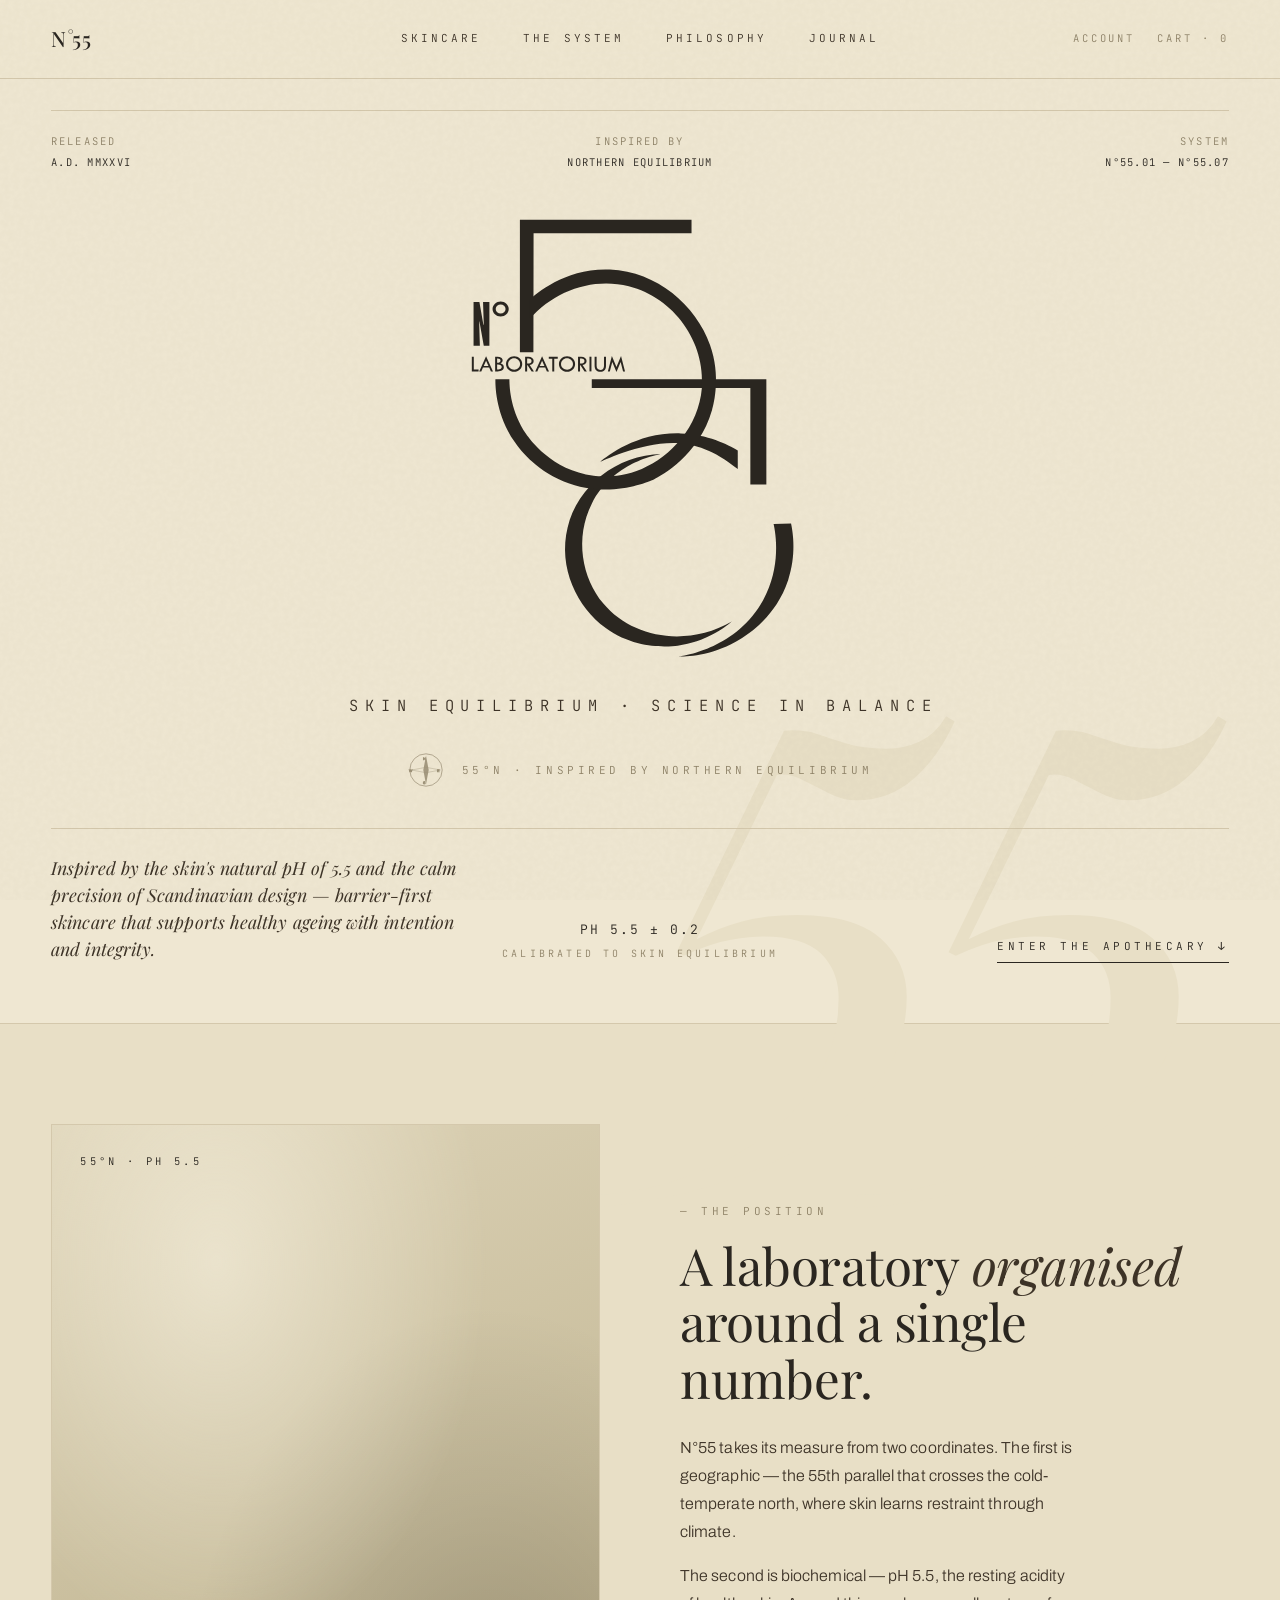
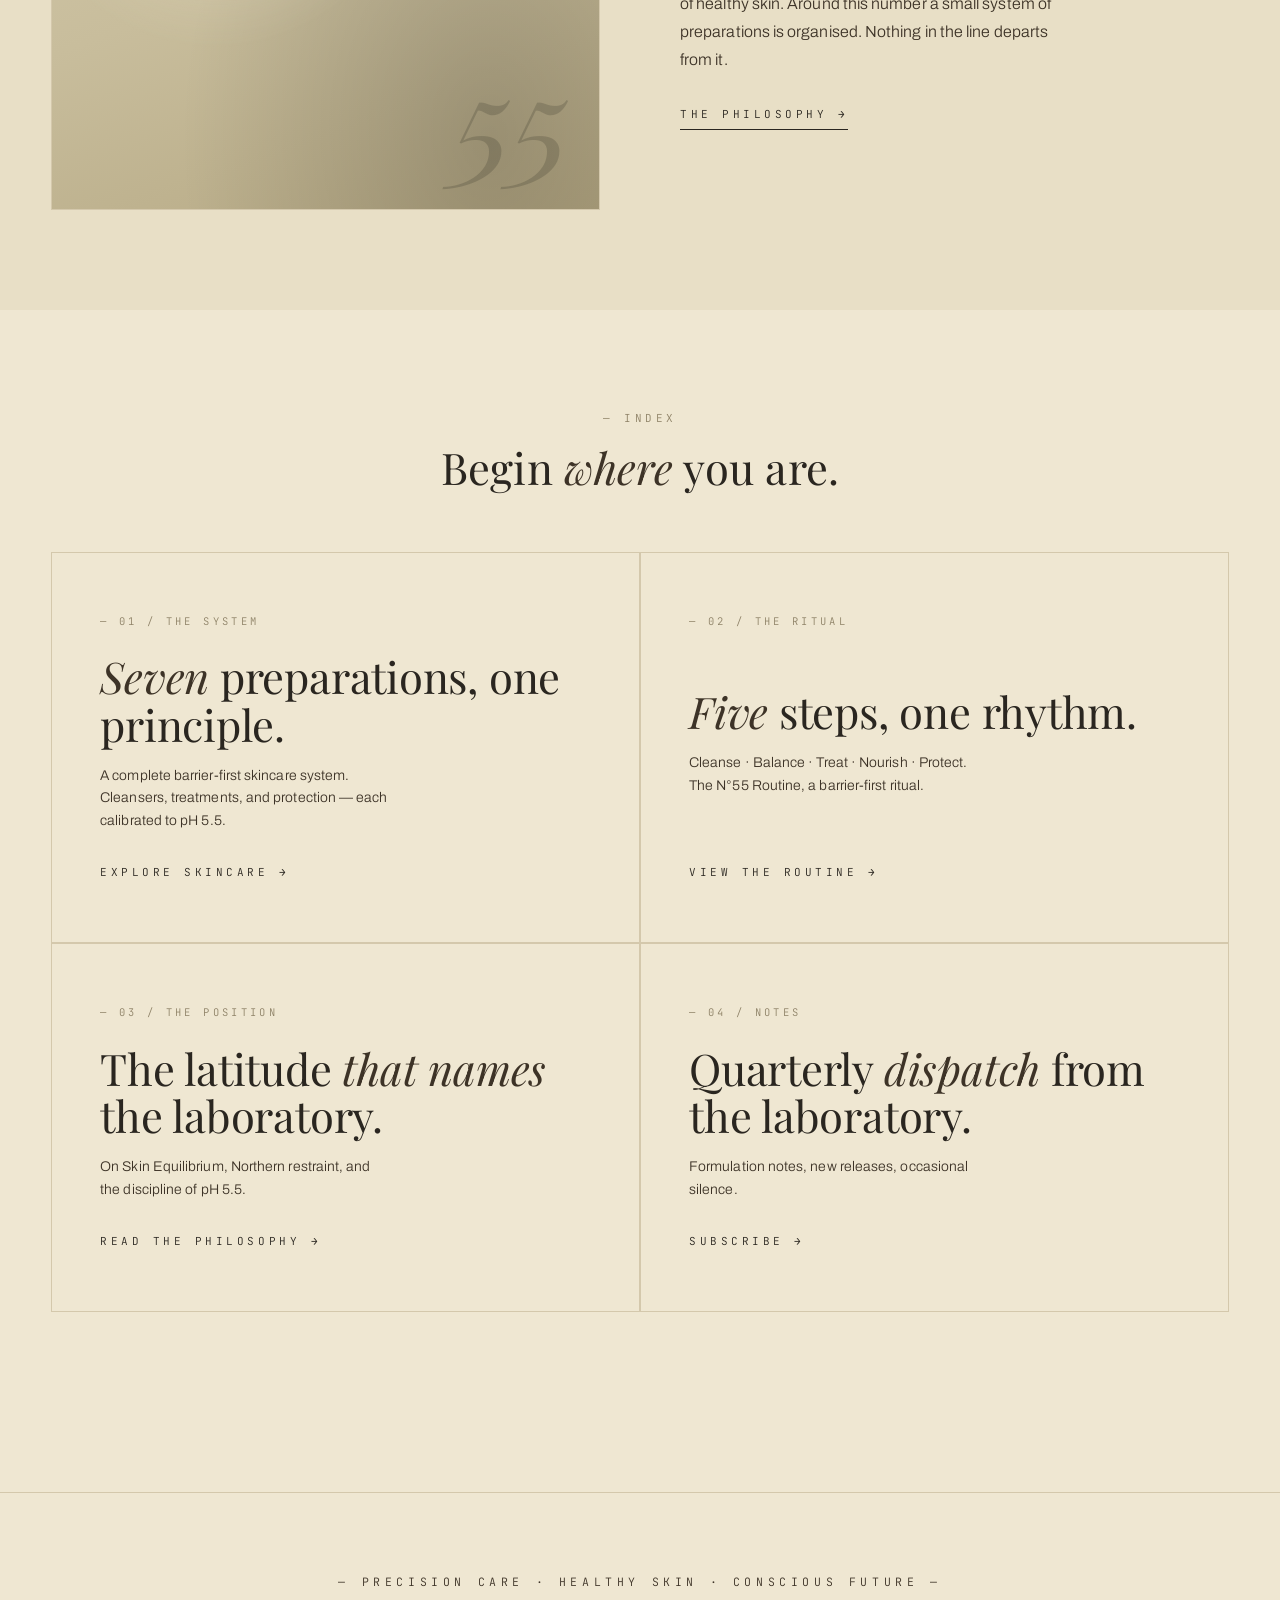
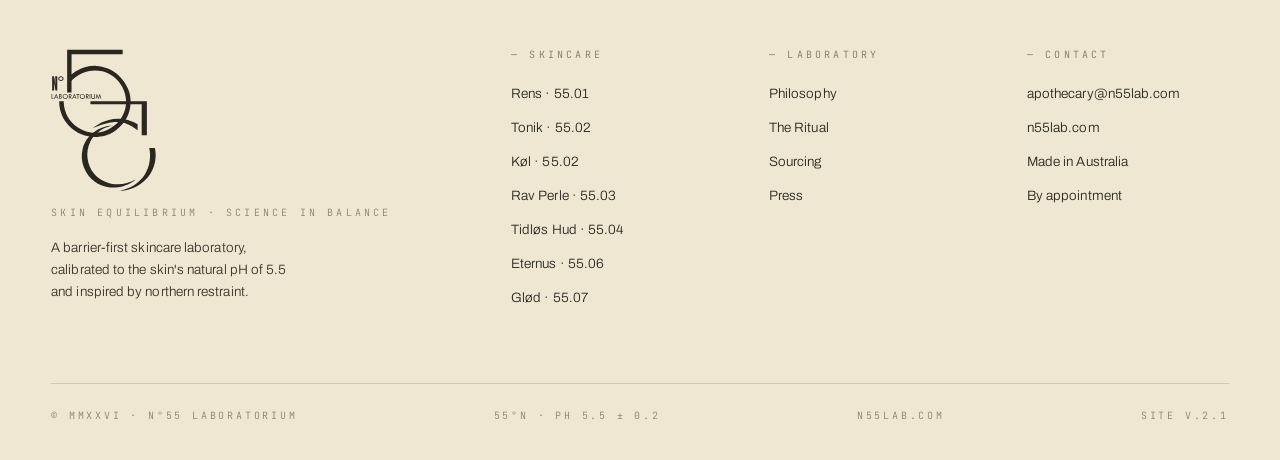
==== index.html @ 776e9cc7 "initial commit" ====
<!DOCTYPE html>
<html lang="en">
<head>
<meta charset="UTF-8" />
<meta name="viewport" content="width=device-width, initial-scale=1.0" />
<title>N°55 LABORATORIUM — Skin Equilibrium · Science in Balance</title>
<link rel="preconnect" href="https://fonts.googleapis.com" />
<link rel="preconnect" href="https://fonts.gstatic.com" crossorigin />
<link href="https://fonts.googleapis.com/css2?family=Playfair+Display:ital,wght@0,400;0,500;0,700;1,400;1,500&family=Archivo:wght@300;400;500;600&family=JetBrains+Mono:wght@300;400&display=swap" rel="stylesheet" />
<link rel="stylesheet" href="styles.css" />
</head>
<body>

<!-- ========== NAV ========== -->
<nav class="nav">
  <a href="index.html" class="brand">N<span class="deg">°</span>55</a>
  <div class="links">
    <a href="skincare.html">Skincare</a>
    <a href="#system">The System</a>
    <a href="#philosophy">Philosophy</a>
    <a href="#journal">Journal</a>
  </div>
  <div class="meta">
    <a href="#account">Account</a>
    <a href="#cart">Cart · 0</a>
  </div>
</nav>

<!-- ========== HOME HERO ========== -->
<header class="home-hero">
  <div class="top-meta">
    <div class="item">
      <span>Released</span>
      <span class="v">A.D. MMXXVI</span>
    </div>
    <div class="item">
      <span>Inspired by</span>
      <span class="v">Northern Equilibrium</span>
    </div>
    <div class="item">
      <span>System</span>
      <span class="v">N°55.01 — N°55.07</span>
    </div>
  </div>

  <div class="center">
    <div class="ghost-55">55</div>
    <div class="lockup">
      <div class="brandsvg">
        <img src="logo.svg" alt="N°55 Laboratorium" />
      </div>
      <div class="tagline">SKIN EQUILIBRIUM · SCIENCE IN BALANCE</div>
      <div class="northern">
        <svg class="compass" viewBox="0 0 40 40" fill="none" stroke="currentColor" stroke-width="0.8">
          <circle cx="20" cy="20" r="18" />
          <path d="M20 4 L17 20 L20 36 L23 20 Z" fill="currentColor" stroke="none" opacity="0.9"/>
          <path d="M4 20 L20 17 L36 20 L20 23 Z" fill="none" opacity="0.5"/>
          <text x="20" y="9" font-family="Archivo" font-size="4" text-anchor="middle" fill="currentColor">N</text>
          <text x="20" y="35" font-family="Archivo" font-size="4" text-anchor="middle" fill="currentColor">S</text>
          <text x="5" y="22" font-family="Archivo" font-size="4" text-anchor="middle" fill="currentColor">W</text>
          <text x="35" y="22" font-family="Archivo" font-size="4" text-anchor="middle" fill="currentColor">E</text>
        </svg>
        <span>55°N · Inspired by Northern Equilibrium</span>
      </div>
    </div>
  </div>

  <div class="foot">
    <p class="manifest">
      Inspired by the skin's natural pH of 5.5 and the calm precision of Scandinavian design — barrier-first skincare that supports healthy ageing with intention and integrity.
    </p>
    <div class="center-meta">
      <span class="big">pH 5.5 ± 0.2</span>
      <span>calibrated to skin equilibrium</span>
    </div>
    <a class="enter" href="skincare.html">Enter the Apothecary ↓</a>
  </div>
</header>

<!-- ========== FEATURE STRIP ========== -->
<section class="home-strip">
  <div class="home-strip-inner">
    <div class="visual">
      <span class="marker">55°N · pH 5.5</span>
      <span class="float-num">55</span>
    </div>
    <div class="text">
      <div class="kicker">— The Position</div>
      <h2 style="margin-top:16px;">A laboratory <em>organised</em> around a single number.</h2>
      <p>N°55 takes its measure from two coordinates. The first is geographic — the 55th parallel that crosses the cold-temperate north, where skin learns restraint through climate.</p>
      <p>The second is biochemical — pH 5.5, the resting acidity of healthy skin. Around this number a small system of preparations is organised. Nothing in the line departs from it.</p>
      <a class="more" href="#philosophy">The Philosophy →</a>
    </div>
  </div>
</section>

<!-- ========== ENTRY TILES ========== -->
<section class="home-tiles">
  <div class="home-tiles-head">
    <div class="kicker">— Index</div>
    <h2>Begin <em>where</em> you are.</h2>
  </div>
  <div class="tiles">
    <a class="tile" href="skincare.html">
      <span class="num">— 01 / The System</span>
      <div>
        <h3><em>Seven</em> preparations, one principle.</h3>
        <p class="desc">A complete barrier-first skincare system. Cleansers, treatments, and protection — each calibrated to pH 5.5.</p>
      </div>
      <span class="arrow">Explore Skincare →</span>
    </a>
    <a class="tile" href="#system">
      <span class="num">— 02 / The Ritual</span>
      <div>
        <h3><em>Five</em> steps, one rhythm.</h3>
        <p class="desc">Cleanse · Balance · Treat · Nourish · Protect. The N°55 Routine, a barrier-first ritual.</p>
      </div>
      <span class="arrow">View the Routine →</span>
    </a>
    <a class="tile" href="#philosophy">
      <span class="num">— 03 / The Position</span>
      <div>
        <h3>The latitude <em>that names</em> the laboratory.</h3>
        <p class="desc">On Skin Equilibrium, Northern restraint, and the discipline of pH 5.5.</p>
      </div>
      <span class="arrow">Read the Philosophy →</span>
    </a>
    <a class="tile" href="#journal">
      <span class="num">— 04 / Notes</span>
      <div>
        <h3>Quarterly <em>dispatch</em> from the laboratory.</h3>
        <p class="desc">Formulation notes, new releases, occasional silence.</p>
      </div>
      <span class="arrow">Subscribe →</span>
    </a>
  </div>
</section>

<!-- ========== FOOTER ========== -->
<footer>
  <div class="foot-closing">— Precision Care · Healthy Skin · Conscious Future —</div>
  <div class="foot-grid">
    <div class="foot-col foot-mark">
      <div class="brandsvg"><img src="logo.svg" alt="N°55" /></div>
      <span class="sub">Skin Equilibrium · Science in Balance</span>
      <p>A barrier-first skincare laboratory, calibrated to the skin's natural pH of 5.5 and inspired by northern restraint.</p>
    </div>
    <div class="foot-col">
      <h5>— Skincare</h5>
      <ul>
        <li><a href="rens.html">Rens · 55.01</a></li>
        <li><a href="#">Tonik · 55.02</a></li>
        <li><a href="#">Køl · 55.02</a></li>
        <li><a href="#">Rav Perle · 55.03</a></li>
        <li><a href="#">Tidløs Hud · 55.04</a></li>
        <li><a href="#">Eternus · 55.06</a></li>
        <li><a href="#">Glød · 55.07</a></li>
      </ul>
    </div>
    <div class="foot-col">
      <h5>— Laboratory</h5>
      <ul>
        <li><a href="#">Philosophy</a></li>
        <li><a href="#">The Ritual</a></li>
        <li><a href="#">Sourcing</a></li>
        <li><a href="#">Press</a></li>
      </ul>
    </div>
    <div class="foot-col">
      <h5>— Contact</h5>
      <ul>
        <li><a href="#">apothecary@n55lab.com</a></li>
        <li><a href="#">n55lab.com</a></li>
        <li><a href="#">Made in Australia</a></li>
        <li><a href="#">By appointment</a></li>
      </ul>
    </div>
  </div>
  <div class="foot-bottom">
    <span>© MMXXVI · N°55 Laboratorium</span>
    <span>55°N · pH 5.5 ± 0.2</span>
    <span>n55lab.com</span>
    <span>Site v.2.1</span>
  </div>
</footer>

<script>
  // Scroll reveals
  const io = new IntersectionObserver((entries) => {
    entries.forEach(e => { if (e.isIntersecting) { e.target.classList.add('in'); io.unobserve(e.target); } });
  }, { threshold: 0.12 });
  document.querySelectorAll('.reveal').forEach(el => io.observe(el));
</script>

</body>
</html>
---- styles.css ----
/* =================================================================
   N°55 LABORATORIUM — shared stylesheet
   ================================================================= */

/* ----- Reset & base ----- */
*, *::before, *::after { box-sizing: border-box; margin: 0; padding: 0; }
html { scroll-behavior: smooth; }
body {
  background: var(--paper);
  color: var(--ink);
  font-family: var(--f-sans);
  font-weight: 300;
  font-size: 15px;
  line-height: 1.6;
  letter-spacing: 0.005em;
  -webkit-font-smoothing: antialiased;
  overflow-x: hidden;
}

/* ----- Design tokens ----- */
:root {
  --paper:    #EFE7D2;
  --paper-2:  #E8DFC6;
  --paper-3:  #DDD2B5;
  --ink:      #2A2620;
  --graphite: #3D3327;
  --taupe:    #8E8267;
  --mist:     #BFB59C;
  --hair:     #D4C8AC;
  --sage:     #92957C;

  --f-serif: 'Playfair Display', 'Times New Roman', serif;
  --f-sans:  'Archivo', 'Helvetica Neue', Arial, sans-serif;
  --f-mono:  'JetBrains Mono', ui-monospace, monospace;

  --max: 1480px;
  --pad: clamp(20px, 4vw, 64px);
}

::selection { background: var(--ink); color: var(--paper); }

/* ----- Paper grain overlay ----- */
body::before {
  content: '';
  position: fixed; inset: 0;
  pointer-events: none; z-index: 100;
  opacity: 0.28; mix-blend-mode: multiply;
  background-image: url("data:image/svg+xml,%3Csvg viewBox='0 0 200 200' xmlns='http://www.w3.org/2000/svg'%3E%3Cfilter id='n'%3E%3CfeTurbulence type='fractalNoise' baseFrequency='0.85' numOctaves='2' stitchTiles='stitch'/%3E%3CfeColorMatrix values='0 0 0 0 0.14 0 0 0 0 0.13 0 0 0 0 0.10 0 0 0 0.12 0'/%3E%3C/filter%3E%3Crect width='100%25' height='100%25' filter='url(%23n)'/%3E%3C/svg%3E");
}

/* =================================================================
   NAVIGATION (shared on every page)
   ================================================================= */
.nav {
  position: fixed;
  top: 0; left: 0; right: 0;
  z-index: 50;
  display: grid;
  grid-template-columns: 1fr auto 1fr;
  align-items: center;
  padding: 22px var(--pad);
  background: rgba(239, 231, 210, 0.85);
  backdrop-filter: blur(12px);
  -webkit-backdrop-filter: blur(12px);
  border-bottom: 1px solid var(--hair);
  transition: padding .35s ease, background .35s ease;
}
.nav .brand {
  font-family: var(--f-serif);
  font-weight: 500;
  font-size: 21px;
  color: var(--ink);
  text-decoration: none;
  letter-spacing: 0.005em;
  justify-self: start;
}
.nav .brand .deg {
  font-style: italic;
  font-size: 0.85em;
  vertical-align: 0.15em;
}
.nav .links {
  display: flex;
  gap: 42px;
  justify-self: center;
}
.nav .links a {
  font-family: var(--f-mono);
  font-size: 11px;
  letter-spacing: 0.28em;
  text-transform: uppercase;
  color: var(--graphite);
  text-decoration: none;
  position: relative;
  transition: color .3s ease;
}
.nav .links a:hover, .nav .links a.active { color: var(--ink); }
.nav .links a::after {
  content: '';
  position: absolute;
  left: 0; right: 0; bottom: -6px;
  height: 1px;
  background: var(--ink);
  transform: scaleX(0);
  transform-origin: left;
  transition: transform .35s cubic-bezier(.7,0,.3,1);
}
.nav .links a:hover::after, .nav .links a.active::after { transform: scaleX(1); }
.nav .meta {
  justify-self: end;
  font-family: var(--f-mono);
  font-size: 10.5px;
  letter-spacing: 0.28em;
  text-transform: uppercase;
  color: var(--taupe);
  display: flex;
  gap: 22px;
}
.nav .meta a {
  color: var(--taupe);
  text-decoration: none;
  transition: color .3s ease;
}
.nav .meta a:hover { color: var(--ink); }

@media (max-width: 900px) {
  .nav { grid-template-columns: 1fr auto; padding: 18px var(--pad); }
  .nav .links { display: none; }
  .nav .meta { display: none; }
}

/* =================================================================
   FOOTER (shared on every page)
   ================================================================= */
footer {
  margin-top: 80px;
  border-top: 1px solid var(--hair);
  padding: 80px var(--pad) 36px;
  max-width: var(--max);
  margin-left: auto;
  margin-right: auto;
}
.foot-closing {
  text-align: center;
  margin-bottom: 56px;
  font-family: var(--f-mono);
  font-size: 11.5px;
  letter-spacing: 0.4em;
  text-transform: uppercase;
  color: var(--graphite);
}
.foot-grid {
  display: grid;
  grid-template-columns: 2fr 1fr 1fr 1fr;
  gap: 56px;
  margin-bottom: 64px;
}
.foot-mark .brandsvg {
  width: 110px;
  color: var(--ink);
  margin-bottom: 14px;
}
.foot-mark .brandsvg svg, .foot-mark img {
  width: 100%; height: auto; display: block;
}
.foot-mark .sub {
  font-family: var(--f-mono); font-size: 10px;
  letter-spacing: 0.32em; text-transform: uppercase;
  color: var(--taupe); margin-top: 8px;
  display: block;
}
.foot-mark p {
  font-size: 13.5px; color: var(--graphite);
  max-width: 32ch; margin-top: 16px;
}
.foot-col h5 {
  font-family: var(--f-mono);
  font-size: 10px;
  letter-spacing: 0.32em;
  text-transform: uppercase;
  color: var(--taupe);
  margin-bottom: 18px;
  font-weight: 400;
}
.foot-col ul { list-style: none; }
.foot-col li { margin-bottom: 10px; }
.foot-col a {
  color: var(--ink);
  text-decoration: none;
  font-size: 13.5px;
  transition: color .3s ease;
}
.foot-col a:hover { color: var(--taupe); }
.foot-bottom {
  border-top: 1px solid var(--hair);
  padding-top: 24px;
  display: flex;
  justify-content: space-between;
  flex-wrap: wrap;
  gap: 16px;
  font-family: var(--f-mono);
  font-size: 10px;
  letter-spacing: 0.28em;
  text-transform: uppercase;
  color: var(--taupe);
}
@media (max-width: 900px) {
  .foot-grid { grid-template-columns: 1fr 1fr; gap: 40px; }
}
@media (max-width: 560px) {
  .foot-grid { grid-template-columns: 1fr; }
}

/* =================================================================
   GLOBAL UTILITIES
   ================================================================= */
.kicker {
  font-family: var(--f-mono);
  font-size: 11px;
  letter-spacing: 0.32em;
  text-transform: uppercase;
  color: var(--taupe);
}
.eyebrow {
  font-family: var(--f-mono);
  font-size: 10.5px;
  letter-spacing: 0.32em;
  text-transform: uppercase;
  color: var(--taupe);
}
.serif { font-family: var(--f-serif); }
.italic { font-style: italic; }

/* Reveal-on-scroll */
.reveal {
  opacity: 0;
  transform: translateY(20px);
  transition: opacity 1.2s cubic-bezier(.2,.7,.2,1), transform 1.2s cubic-bezier(.2,.7,.2,1);
}
.reveal.in {
  opacity: 1;
  transform: translateY(0);
}

/* =================================================================
   HOME PAGE
   ================================================================= */
.home-hero {
  min-height: 100vh;
  padding: 110px var(--pad) 60px;
  display: grid;
  grid-template-rows: auto 1fr auto;
  max-width: var(--max);
  margin: 0 auto;
  position: relative;
}

.home-hero .top-meta {
  display: grid;
  grid-template-columns: 1fr 1fr 1fr;
  gap: 32px;
  border-top: 1px solid var(--hair);
  padding-top: 22px;
  font-family: var(--f-mono);
  font-size: 10.5px;
  letter-spacing: 0.2em;
  text-transform: uppercase;
  color: var(--taupe);
  opacity: 0;
  animation: rise .9s .15s cubic-bezier(.2,.7,.2,1) forwards;
}
.home-hero .top-meta .item { display: flex; flex-direction: column; gap: 4px; }
.home-hero .top-meta .item .v { color: var(--ink); letter-spacing: 0.12em; }
.home-hero .top-meta .item:nth-child(2) { justify-self: center; text-align: center; }
.home-hero .top-meta .item:nth-child(3) { justify-self: end; text-align: right; }

.home-hero .center {
  display: grid;
  place-items: center;
  text-align: center;
  position: relative;
  padding: 40px 0;
}

.home-hero .ghost-55 {
  position: absolute;
  top: 50%; left: 50%;
  transform: translate(-50%, -50%);
  font-family: var(--f-serif);
  font-style: italic;
  font-size: clamp(300px, 56vw, 760px);
  line-height: 0.85;
  color: var(--paper-2);
  z-index: 0;
  user-select: none;
  pointer-events: none;
  letter-spacing: -0.06em;
  opacity: 0;
  animation: rise 1.6s .2s cubic-bezier(.2,.7,.2,1) forwards;
}

.home-hero .lockup {
  position: relative;
  z-index: 1;
  display: grid;
  place-items: center;
  gap: 30px;
}
.home-hero .lockup .brandsvg {
  width: clamp(200px, 28vw, 340px);
  color: var(--ink);
  opacity: 0;
  animation: rise 1.1s .35s cubic-bezier(.2,.7,.2,1) forwards;
}
.home-hero .lockup .brandsvg svg { width: 100%; height: auto; display: block; }

.home-hero .lockup .tagline {
  font-family: var(--f-mono);
  font-size: clamp(13px, 1.2vw, 16px);
  letter-spacing: 0.45em;
  text-transform: uppercase;
  color: var(--graphite);
  padding-left: 0.45em;
  opacity: 0;
  animation: rise 1.1s .6s cubic-bezier(.2,.7,.2,1) forwards;
}

.home-hero .lockup .northern {
  display: inline-flex;
  align-items: center;
  gap: 18px;
  font-family: var(--f-mono);
  font-size: 11px;
  letter-spacing: 0.32em;
  text-transform: uppercase;
  color: var(--taupe);
  margin-top: 4px;
  opacity: 0;
  animation: rise 1.1s .8s cubic-bezier(.2,.7,.2,1) forwards;
}
.home-hero .lockup .northern .compass {
  width: 36px; height: 36px; opacity: 0.85;
}

.home-hero .foot {
  display: grid;
  grid-template-columns: 1fr auto 1fr;
  align-items: end;
  gap: 40px;
  border-top: 1px solid var(--hair);
  padding-top: 26px;
  opacity: 0;
  animation: rise .9s 1.05s cubic-bezier(.2,.7,.2,1) forwards;
}
.home-hero .foot .manifest {
  font-family: var(--f-serif);
  font-style: italic;
  font-weight: 400;
  font-size: clamp(16px, 1.4vw, 20px);
  line-height: 1.5;
  color: var(--graphite);
  max-width: 42ch;
}
.home-hero .foot .center-meta {
  font-family: var(--f-mono);
  font-size: 10px;
  letter-spacing: 0.32em;
  text-transform: uppercase;
  color: var(--taupe);
  text-align: center;
  line-height: 1.8;
}
.home-hero .foot .center-meta .big {
  display: block;
  font-size: 13px;
  color: var(--ink);
  letter-spacing: 0.15em;
  margin-bottom: 4px;
}
.home-hero .foot .enter {
  justify-self: end;
  font-family: var(--f-mono);
  font-size: 11px;
  letter-spacing: 0.32em;
  text-transform: uppercase;
  color: var(--ink);
  text-decoration: none;
  display: inline-flex;
  align-items: center;
  gap: 14px;
  border-bottom: 1px solid var(--ink);
  padding-bottom: 6px;
  transition: gap .35s ease;
}
.home-hero .foot .enter:hover { gap: 22px; }

@keyframes rise {
  from { opacity: 0; transform: translateY(16px); }
  to   { opacity: 1; transform: translateY(0); }
}

/* ---- Home: feature strip below hero ---- */
.home-strip {
  border-top: 1px solid var(--hair);
  background: var(--paper-2);
  padding: 100px var(--pad);
}
.home-strip-inner {
  max-width: var(--max);
  margin: 0 auto;
  display: grid;
  grid-template-columns: 1fr 1fr;
  gap: 80px;
  align-items: center;
}
.home-strip-inner .text h2 {
  font-family: var(--f-serif);
  font-weight: 400;
  font-size: clamp(34px, 4vw, 56px);
  line-height: 1.1;
  letter-spacing: -0.005em;
  margin-bottom: 28px;
}
.home-strip-inner .text h2 em {
  font-style: italic;
  color: var(--graphite);
}
.home-strip-inner .text p {
  font-size: 16px;
  line-height: 1.75;
  color: var(--graphite);
  margin-bottom: 16px;
  max-width: 44ch;
}
.home-strip-inner .text .more {
  display: inline-flex;
  align-items: center;
  gap: 12px;
  font-family: var(--f-mono);
  font-size: 11px;
  letter-spacing: 0.32em;
  text-transform: uppercase;
  color: var(--ink);
  text-decoration: none;
  border-bottom: 1px solid var(--ink);
  padding-bottom: 6px;
  margin-top: 16px;
  transition: gap .35s ease;
}
.home-strip-inner .text .more:hover { gap: 22px; }

.home-strip-inner .visual {
  aspect-ratio: 4/5;
  background: linear-gradient(160deg, #DDD3B7 0%, #C8BD9C 60%, #B5A883 100%);
  border: 1px solid var(--hair);
  position: relative;
  overflow: hidden;
}
.home-strip-inner .visual::after {
  content: '';
  position: absolute; inset: 0;
  background:
    radial-gradient(ellipse at 30% 20%, rgba(255,250,235,0.5), transparent 50%),
    radial-gradient(ellipse at 80% 90%, rgba(0,0,0,0.18), transparent 50%);
}
.home-strip-inner .visual .float-num {
  position: absolute;
  bottom: 28px; right: 28px;
  font-family: var(--f-serif);
  font-style: italic;
  font-size: 130px;
  color: rgba(42,38,32,0.20);
  line-height: 1;
  z-index: 2;
}
.home-strip-inner .visual .marker {
  position: absolute;
  top: 28px; left: 28px;
  font-family: var(--f-mono);
  font-size: 10.5px;
  letter-spacing: 0.32em;
  text-transform: uppercase;
  color: var(--ink);
  z-index: 2;
}

@media (max-width: 900px) {
  .home-strip-inner { grid-template-columns: 1fr; gap: 50px; }
}

/* ---- Home: entry tiles (Skincare / System / Philosophy / Journal) ---- */
.home-tiles {
  padding: 100px var(--pad);
  max-width: var(--max);
  margin: 0 auto;
}
.home-tiles-head {
  text-align: center;
  margin-bottom: 60px;
}
.home-tiles-head h2 {
  font-family: var(--f-serif);
  font-weight: 400;
  font-size: clamp(28px, 3.4vw, 44px);
  line-height: 1.15;
  margin-top: 14px;
}
.home-tiles-head h2 em { font-style: italic; color: var(--graphite); }

.tiles {
  display: grid;
  grid-template-columns: repeat(2, 1fr);
  gap: 2px;
  background: var(--hair);
  border: 1px solid var(--hair);
}
.tile {
  background: var(--paper);
  padding: 60px 48px;
  text-decoration: none;
  color: var(--ink);
  display: flex;
  flex-direction: column;
  justify-content: space-between;
  min-height: 320px;
  position: relative;
  transition: background .4s ease;
}
.tile:hover { background: var(--paper-2); }
.tile .num {
  font-family: var(--f-mono);
  font-size: 10.5px;
  letter-spacing: 0.32em;
  text-transform: uppercase;
  color: var(--taupe);
}
.tile h3 {
  font-family: var(--f-serif);
  font-weight: 400;
  font-size: clamp(32px, 3.4vw, 44px);
  line-height: 1.1;
  letter-spacing: -0.005em;
  margin-top: 24px;
}
.tile h3 em { font-style: italic; color: var(--graphite); }
.tile .desc {
  font-size: 14px;
  line-height: 1.6;
  color: var(--graphite);
  max-width: 36ch;
  margin-top: 16px;
}
.tile .arrow {
  display: inline-flex;
  align-items: center;
  gap: 12px;
  font-family: var(--f-mono);
  font-size: 11px;
  letter-spacing: 0.32em;
  text-transform: uppercase;
  margin-top: 32px;
  transition: gap .35s ease;
}
.tile:hover .arrow { gap: 22px; }

@media (max-width: 700px) {
  .tiles { grid-template-columns: 1fr; }
  .tile { padding: 44px 32px; min-height: 240px; }
}

/* =================================================================
   SKINCARE OVERVIEW PAGE
   ================================================================= */
.page-head {
  padding: 160px var(--pad) 60px;
  max-width: var(--max);
  margin: 0 auto;
  display: grid;
  grid-template-columns: 200px 1fr 280px;
  gap: 60px;
  align-items: end;
  border-bottom: 1px solid var(--hair);
}
.page-head .eyebrow { align-self: start; padding-top: 8px; }
.page-head h1 {
  font-family: var(--f-serif);
  font-weight: 400;
  font-size: clamp(54px, 7vw, 110px);
  line-height: 0.95;
  letter-spacing: -0.015em;
}
.page-head h1 em { font-style: italic; color: var(--graphite); }
.page-head .intro {
  font-family: var(--f-serif);
  font-style: italic;
  font-size: clamp(15px, 1.3vw, 18px);
  line-height: 1.6;
  color: var(--graphite);
}
@media (max-width: 1000px) {
  .page-head { grid-template-columns: 1fr; gap: 32px; align-items: start; }
  .page-head .intro { order: 2; }
}

/* ---- Skincare grid ---- */
.skincare-grid-wrap {
  padding: 80px var(--pad) 100px;
  max-width: var(--max);
  margin: 0 auto;
}
.skincare-filters {
  display: flex;
  gap: 32px;
  margin-bottom: 60px;
  border-bottom: 1px solid var(--hair);
  padding-bottom: 22px;
  font-family: var(--f-mono);
  font-size: 11px;
  letter-spacing: 0.28em;
  text-transform: uppercase;
}
.skincare-filters a {
  color: var(--taupe);
  text-decoration: none;
  transition: color .3s ease;
}
.skincare-filters a.active, .skincare-filters a:hover { color: var(--ink); }

.skincare-grid {
  display: grid;
  grid-template-columns: repeat(3, 1fr);
  gap: 0;
  border: 1px solid var(--hair);
}
.skincare-card {
  background: var(--paper);
  padding: 50px 36px 44px;
  text-decoration: none;
  color: var(--ink);
  display: flex;
  flex-direction: column;
  gap: 22px;
  min-height: 480px;
  transition: background .4s ease;
  position: relative;
  border-right: 1px solid var(--hair);
  border-bottom: 1px solid var(--hair);
}
.skincare-card:nth-child(3n) { border-right: none; }
/* on overflow rows, last child also strips bottom border */
.skincare-card:last-child { border-bottom: none; }
.skincare-card:hover { background: var(--paper-2); }
.skincare-card .ref {
  font-family: var(--f-mono);
  font-size: 10.5px;
  letter-spacing: 0.32em;
  text-transform: uppercase;
  color: var(--taupe);
}
.skincare-card .img-area {
  flex: 1;
  display: grid;
  place-items: center;
  margin: 8px 0;
  min-height: 200px;
}
.skincare-card .img-area svg {
  height: 220px;
  width: auto;
  display: block;
}
.skincare-card .name {
  font-family: var(--f-serif);
  font-weight: 500;
  font-size: 28px;
  line-height: 1.1;
  color: var(--ink);
  letter-spacing: 0.005em;
}
.skincare-card .type {
  font-family: var(--f-serif);
  font-style: italic;
  font-size: 15px;
  color: var(--graphite);
  margin-top: 4px;
}
.skincare-card .meta {
  display: flex;
  justify-content: space-between;
  align-items: center;
  font-family: var(--f-mono);
  font-size: 10px;
  letter-spacing: 0.22em;
  text-transform: uppercase;
  color: var(--taupe);
  padding-top: 16px;
  border-top: 1px solid var(--hair);
}
.skincare-card .meta .arrow {
  color: var(--graphite);
  transition: transform .35s ease;
}
.skincare-card:hover .meta .arrow { transform: translateX(8px); }

@media (max-width: 1000px) {
  .skincare-grid { grid-template-columns: repeat(2, 1fr); }
}
@media (max-width: 640px) {
  .skincare-grid { grid-template-columns: 1fr; }
}

/* =================================================================
   SINGLE PRODUCT PAGE
   ================================================================= */
.product-hero {
  padding: 140px var(--pad) 80px;
  max-width: var(--max);
  margin: 0 auto;
  display: grid;
  grid-template-columns: 1.1fr 1fr;
  gap: 80px;
  align-items: stretch;
}

.product-visual {
  background: var(--paper-2);
  border: 1px solid var(--hair);
  min-height: 720px;
  position: relative;
  display: grid;
  place-items: center;
  overflow: hidden;
}
/* Calibration crosshairs */
.product-visual::before, .product-visual::after {
  content: '';
  position: absolute;
  background: var(--mist);
  opacity: 0.35;
}
.product-visual::before { left: 50%; top: 32px; bottom: 32px; width: 1px; }
.product-visual::after  { top: 50%; left: 32px; right: 32px; height: 1px; }
.product-visual .corner {
  position: absolute;
  width: 16px; height: 16px;
  border: 1px solid var(--taupe);
  z-index: 3;
}
.product-visual .corner.tl { top: 16px; left: 16px; border-right: none; border-bottom: none; }
.product-visual .corner.tr { top: 16px; right: 16px; border-left: none; border-bottom: none; }
.product-visual .corner.bl { bottom: 16px; left: 16px; border-right: none; border-top: none; }
.product-visual .corner.br { bottom: 16px; right: 16px; border-left: none; border-top: none; }

.product-visual .placeholder {
  font-family: var(--f-mono);
  font-size: 11px;
  letter-spacing: 0.32em;
  text-transform: uppercase;
  color: var(--taupe);
  text-align: center;
  line-height: 2;
}
.product-visual .placeholder .ref {
  font-family: var(--f-serif);
  font-style: italic;
  font-size: 56px;
  color: var(--mist);
  letter-spacing: 0;
  display: block;
  margin-bottom: 16px;
}

.product-info {
  padding: 12px 0;
  display: flex;
  flex-direction: column;
  gap: 28px;
}
.product-info .breadcrumb {
  font-family: var(--f-mono);
  font-size: 10.5px;
  letter-spacing: 0.32em;
  text-transform: uppercase;
  color: var(--taupe);
}
.product-info .breadcrumb a {
  color: var(--taupe);
  text-decoration: none;
  transition: color .3s ease;
}
.product-info .breadcrumb a:hover { color: var(--ink); }
.product-info h1 {
  font-family: var(--f-serif);
  font-weight: 500;
  font-size: clamp(56px, 7vw, 96px);
  line-height: 0.95;
  letter-spacing: -0.005em;
  color: var(--ink);
  margin-top: -4px;
}
.product-info .pet {
  font-family: var(--f-serif);
  font-style: italic;
  font-weight: 400;
  font-size: clamp(20px, 2vw, 26px);
  line-height: 1.3;
  color: var(--graphite);
  margin-top: -10px;
}
.product-info .lede {
  font-size: 16px;
  line-height: 1.7;
  color: var(--graphite);
  max-width: 42ch;
  margin-top: 8px;
}
.product-info .tags {
  display: flex;
  flex-wrap: wrap;
  gap: 12px;
  margin-top: 4px;
}
.product-info .tags span {
  padding: 8px 16px;
  border: 1px solid var(--hair);
  border-radius: 100px;
  font-family: var(--f-mono);
  font-size: 10px;
  letter-spacing: 0.24em;
  text-transform: uppercase;
  color: var(--graphite);
}
.product-info .price-block {
  margin-top: 4px;
  padding-top: 22px;
  border-top: 1px solid var(--hair);
  display: flex;
  flex-direction: column;
  gap: 18px;
}
.product-info .price-block .price {
  font-family: var(--f-serif);
  font-style: italic;
  font-size: 32px;
  color: var(--ink);
}
.product-info .price-block .size {
  font-family: var(--f-mono);
  font-size: 11px;
  letter-spacing: 0.28em;
  text-transform: uppercase;
  color: var(--taupe);
}
.product-info .cta {
  display: inline-flex;
  align-items: center;
  gap: 14px;
  align-self: flex-start;
  background: var(--ink);
  color: var(--paper);
  padding: 20px 42px;
  font-family: var(--f-mono);
  font-size: 11px;
  letter-spacing: 0.32em;
  text-transform: uppercase;
  text-decoration: none;
  border: 1px solid var(--ink);
  margin-top: 4px;
  transition: background .35s ease, color .35s ease, padding .4s ease;
}
.product-info .cta:hover {
  background: transparent;
  color: var(--ink);
  padding-right: 54px;
}
.product-info .cta .arr { transition: transform .4s ease; }
.product-info .cta:hover .arr { transform: translateX(8px); }

@media (max-width: 1000px) {
  .product-hero { grid-template-columns: 1fr; gap: 50px; }
  .product-visual { min-height: 480px; }
}

/* ---- Product page sections ---- */
.product-section {
  max-width: var(--max);
  margin: 0 auto;
  padding: 100px var(--pad);
  border-top: 1px solid var(--hair);
}
.product-section .head {
  display: grid;
  grid-template-columns: 200px 1fr;
  gap: 60px;
  margin-bottom: 50px;
  align-items: baseline;
}
.product-section .head .eyebrow { padding-top: 8px; }
.product-section .head h2 {
  font-family: var(--f-serif);
  font-weight: 400;
  font-size: clamp(32px, 4vw, 54px);
  line-height: 1.1;
  letter-spacing: -0.005em;
}
.product-section .head h2 em { font-style: italic; color: var(--graphite); }
.product-section .body {
  display: grid;
  grid-template-columns: 200px 1fr;
  gap: 60px;
}
.product-section .body > .spacer { /* empty for alignment */ }
.product-section .body > .content {
  font-size: 16px;
  line-height: 1.75;
  color: var(--graphite);
  max-width: 62ch;
}
.product-section .body > .content p { margin-bottom: 18px; }
.product-section .body > .content p:last-child { margin-bottom: 0; }

@media (max-width: 900px) {
  .product-section .head, .product-section .body {
    grid-template-columns: 1fr;
    gap: 24px;
  }
}

/* INCI block */
.inci-block {
  font-family: var(--f-sans);
  font-size: 13.5px;
  line-height: 1.85;
  color: var(--graphite);
  column-count: 2;
  column-gap: 50px;
}
.inci-block .ing {
  break-inside: avoid;
}
@media (max-width: 700px) {
  .inci-block { column-count: 1; }
}

/* Ritual steps */
.ritual-steps {
  display: grid;
  grid-template-columns: repeat(3, 1fr);
  gap: 1px;
  background: var(--hair);
  border-top: 1px solid var(--hair);
  border-bottom: 1px solid var(--hair);
}
.ritual-step {
  background: var(--paper);
  padding: 40px 28px;
  display: flex;
  flex-direction: column;
  gap: 16px;
  min-height: 180px;
}
.ritual-step .num {
  font-family: var(--f-mono);
  font-size: 10.5px;
  letter-spacing: 0.32em;
  text-transform: uppercase;
  color: var(--taupe);
}
.ritual-step .title {
  font-family: var(--f-serif);
  font-weight: 500;
  font-style: italic;
  font-size: 22px;
  color: var(--ink);
  line-height: 1.2;
}
.ritual-step p {
  font-size: 14px;
  line-height: 1.65;
  color: var(--graphite);
}
@media (max-width: 800px) {
  .ritual-steps { grid-template-columns: 1fr; }
}

/* Specs table */
.specs-table {
  width: 100%;
  border-collapse: collapse;
}
.specs-table tr {
  border-bottom: 1px solid var(--hair);
}
.specs-table td {
  padding: 18px 0;
  font-size: 15px;
  vertical-align: top;
}
.specs-table td:first-child {
  font-family: var(--f-mono);
  font-size: 10.5px;
  letter-spacing: 0.28em;
  text-transform: uppercase;
  color: var(--taupe);
  width: 220px;
}
.specs-table td:last-child {
  font-family: var(--f-serif);
  font-style: italic;
  color: var(--ink);
  font-size: 16px;
}

/* Pairing block */
.pairing-grid {
  display: grid;
  grid-template-columns: repeat(3, 1fr);
  gap: 1px;
  background: var(--hair);
  border: 1px solid var(--hair);
}
.pairing-card {
  background: var(--paper);
  padding: 40px 28px;
  text-decoration: none;
  color: var(--ink);
  display: flex;
  flex-direction: column;
  gap: 16px;
  min-height: 320px;
  transition: background .4s ease;
}
.pairing-card:hover { background: var(--paper-2); }
.pairing-card .ref {
  font-family: var(--f-mono);
  font-size: 10px;
  letter-spacing: 0.28em;
  text-transform: uppercase;
  color: var(--taupe);
}
.pairing-card .img {
  flex: 1;
  display: grid;
  place-items: center;
  min-height: 140px;
}
.pairing-card .img svg { height: 140px; width: auto; }
.pairing-card .name {
  font-family: var(--f-serif);
  font-weight: 500;
  font-size: 22px;
  letter-spacing: 0.005em;
}
.pairing-card .type {
  font-family: var(--f-serif);
  font-style: italic;
  font-size: 14px;
  color: var(--graphite);
  margin-top: 2px;
}
@media (max-width: 800px) {
  .pairing-grid { grid-template-columns: 1fr; }
}
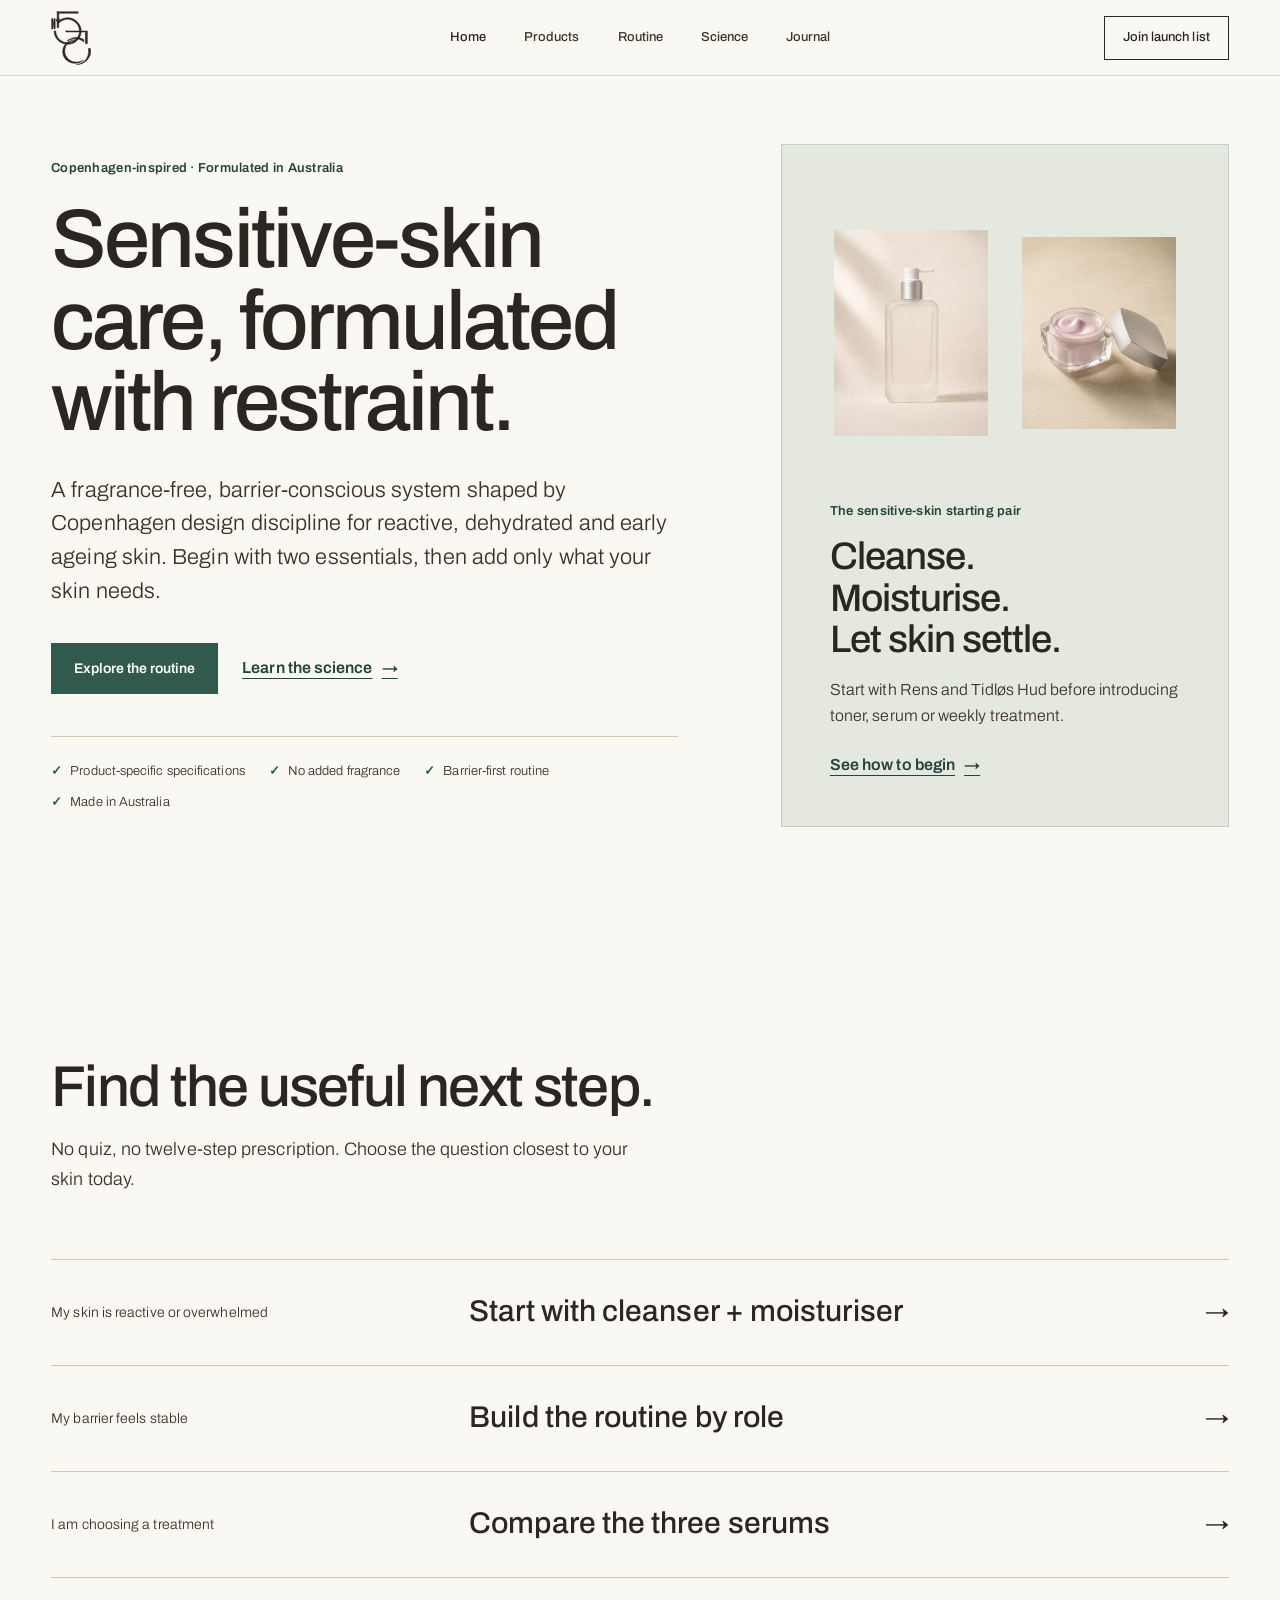
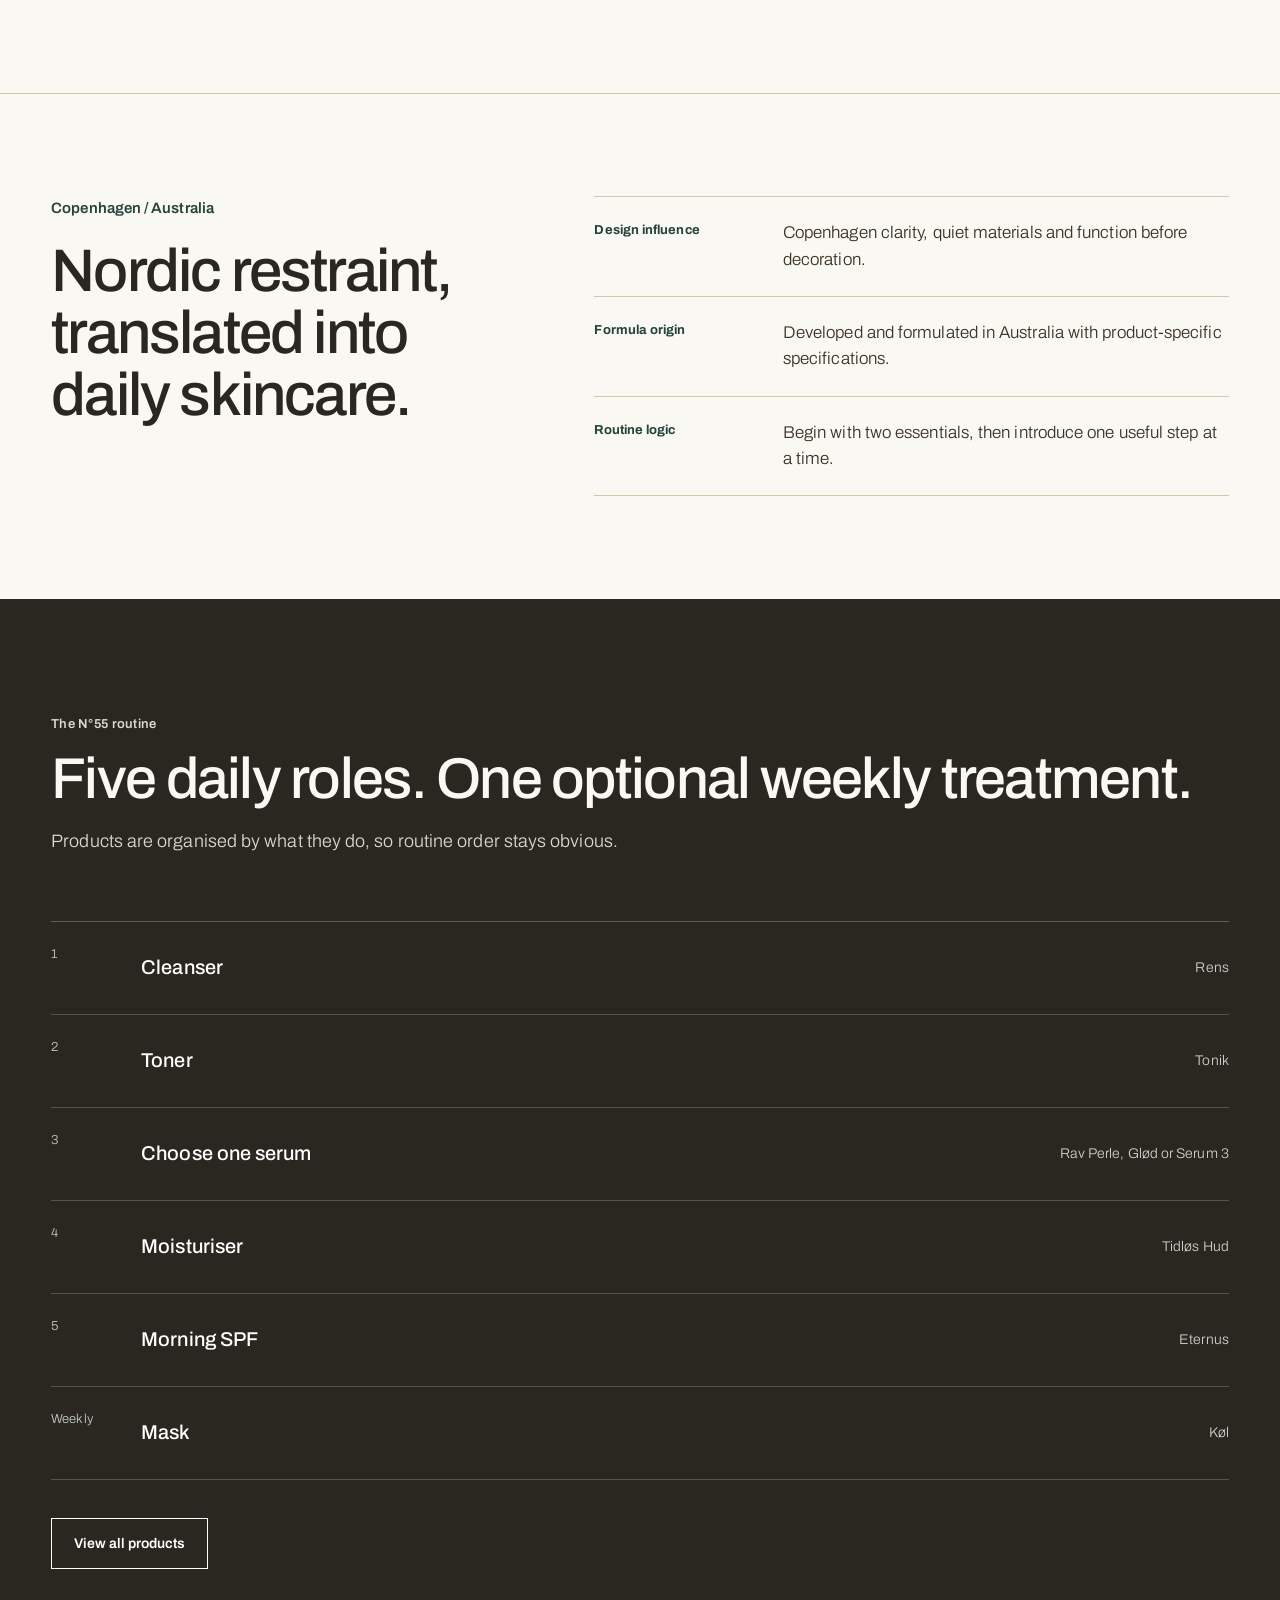
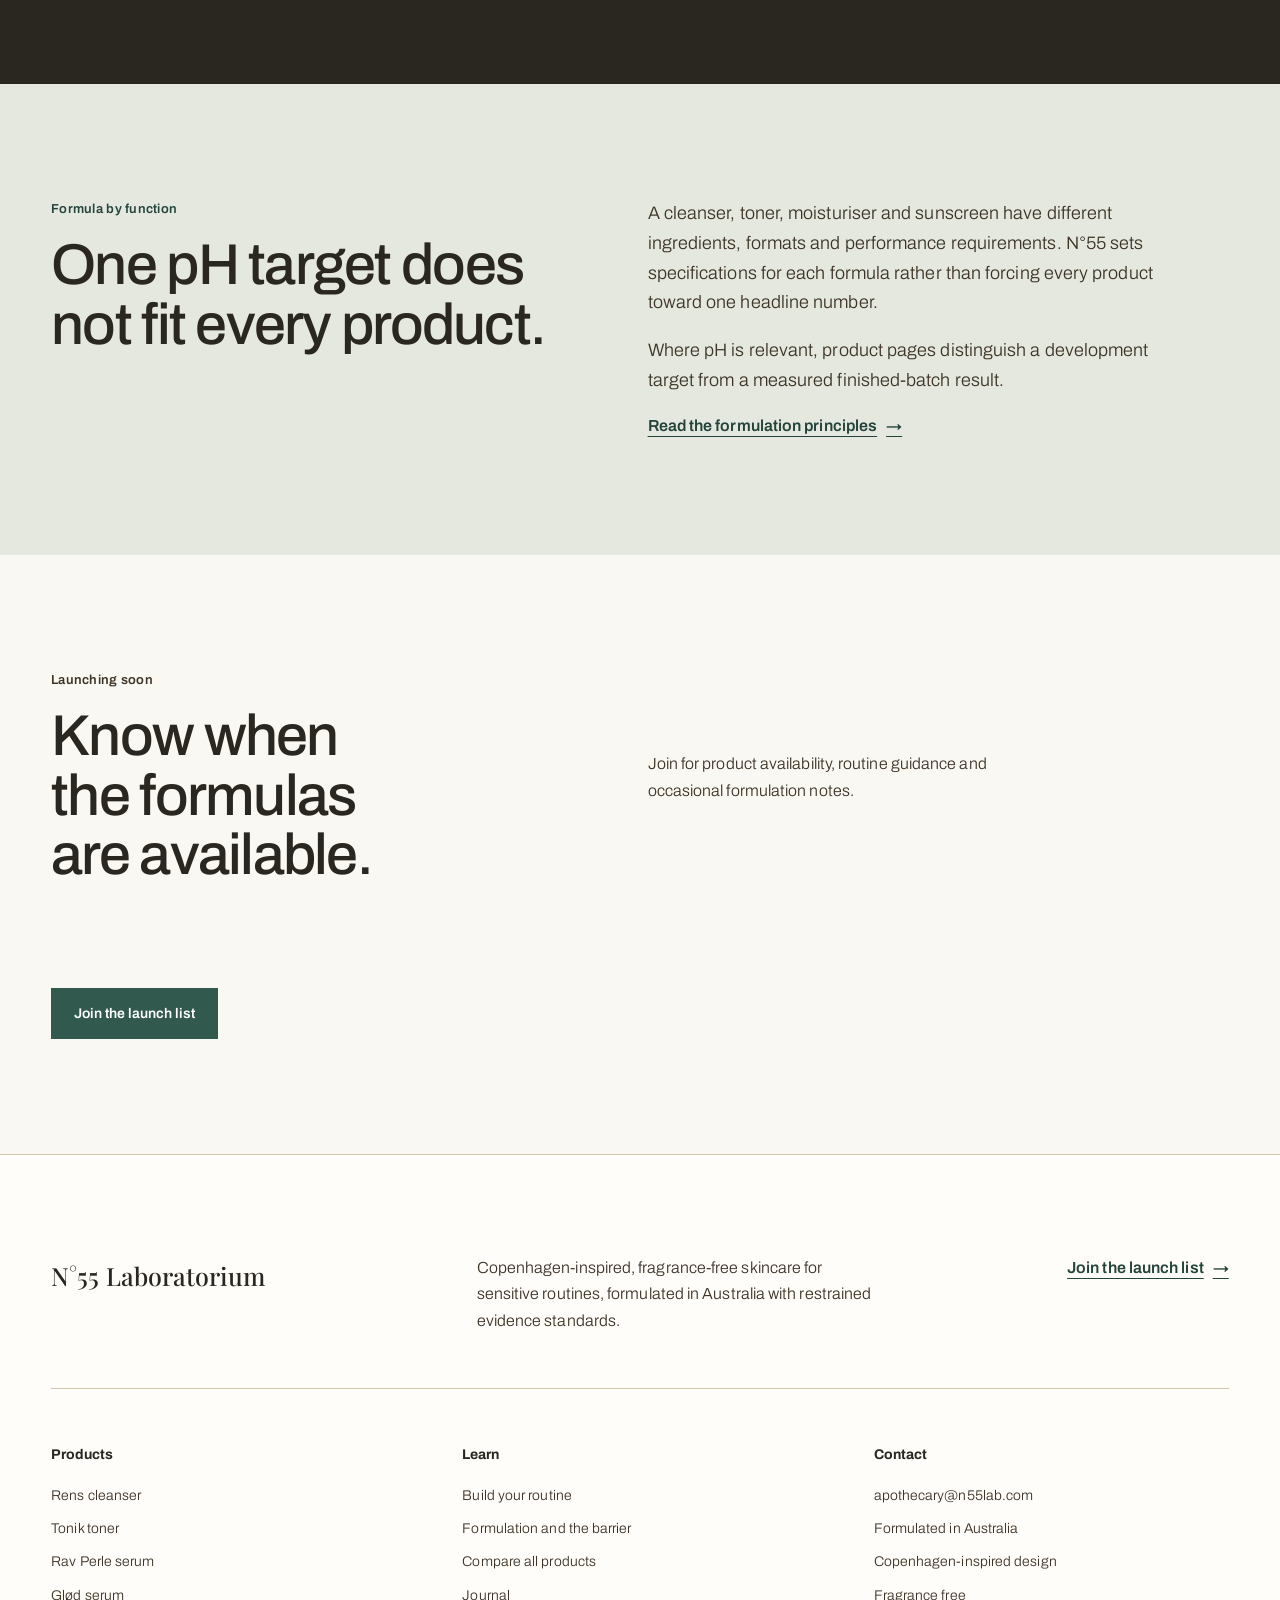
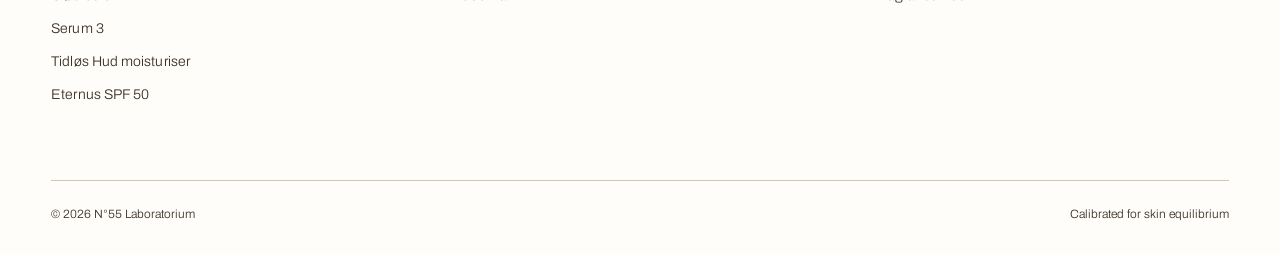
==== commit 7877a526: "Build N55 brand storefront" ====
--- a/index.html
+++ b/index.html
@@ -2,186 +2,113 @@
 <html lang="en">
 <head>
 <meta charset="UTF-8" />
-<meta name="viewport" content="width=device-width, initial-scale=1.0" />
-<title>N°55 LABORATORIUM — Skin Equilibrium · Science in Balance</title>
+<meta name="viewport" content="width=device-width, initial-scale=1.0, viewport-fit=cover" />
+<meta name="description" content="Copenhagen-inspired, fragrance-free skincare formulated in Australia for sensitive and reactive skin." />
+<title>N°55 LABORATORIUM; Skin Equilibrium · Science in Balance</title>
 <link rel="preconnect" href="https://fonts.googleapis.com" />
 <link rel="preconnect" href="https://fonts.gstatic.com" crossorigin />
 <link href="https://fonts.googleapis.com/css2?family=Playfair+Display:ital,wght@0,400;0,500;0,700;1,400;1,500&family=Archivo:wght@300;400;500;600&family=JetBrains+Mono:wght@300;400&display=swap" rel="stylesheet" />
 <link rel="stylesheet" href="styles.css" />
 </head>
 <body>
+<a class="skip-link" href="#main-content">Skip to main content</a>
 
 <!-- ========== NAV ========== -->
-<nav class="nav">
-  <a href="index.html" class="brand">N<span class="deg">°</span>55</a>
-  <div class="links">
-    <a href="skincare.html">Skincare</a>
-    <a href="#system">The System</a>
-    <a href="#philosophy">Philosophy</a>
-    <a href="#journal">Journal</a>
+<nav class="nav" aria-label="Primary navigation">
+  <a href="index.html" class="brand" aria-label="N°55 Laboratorium home"><img src="logo.svg" alt="" width="46" height="63" /></a>
+  <button class="nav-toggle" type="button" aria-expanded="false" aria-controls="site-menu">
+    <span class="sr-only">Open navigation</span><span aria-hidden="true"></span><span aria-hidden="true"></span>
+  </button>
+  <div class="links" id="site-menu">
+    <a href="index.html" aria-current="page">Home</a>
+    <a href="skincare.html">Products</a>
+    <a href="system.html">Routine</a>
+    <a href="philosophy.html">Science</a>
+    <a href="journal.html">Journal</a>
   </div>
-  <div class="meta">
-    <a href="#account">Account</a>
-    <a href="#cart">Cart · 0</a>
+  <a class="nav-cta" href="journal.html#launch-list">Join launch list</a>
+</nav>
+<main id="main-content">
+  <section class="brand-hero">
+    <div class="hero-copy">
+      <p class="context-line">Copenhagen-inspired · Formulated in Australia</p>
+      <h1>Sensitive-skin care, formulated with restraint.</h1>
+      <p class="hero-lede">A fragrance-free, barrier-conscious system shaped by Copenhagen design discipline for reactive, dehydrated and early ageing skin. Begin with two essentials, then add only what your skin needs.</p>
+      <div class="hero-actions"><a class="button" href="system.html">Explore the routine</a><a class="text-link" href="philosophy.html">Learn the science <span aria-hidden="true">→</span></a></div>
+      <ul class="proof-list" aria-label="N°55 formulation commitments"><li>Product-specific specifications</li><li>No added fragrance</li><li>Barrier-first routine</li><li>Made in Australia</li></ul>
+    </div>
+    <aside class="starter-visual" aria-labelledby="starter-title">
+      <div class="starter-products">
+        <img src="assets/rens.jpg" alt="Rens cleanser bottle" width="180" height="495" />
+        <img src="assets/tidlos-hud.jpg" alt="Tidløs Hud moisturiser jar" width="180" height="495" />
+      </div>
+      <div><p class="section-label">The sensitive-skin starting pair</p><h2 id="starter-title">Cleanse. Moisturise. Let skin settle.</h2><p>Start with Rens and Tidløs Hud before introducing toner, serum or weekly treatment.</p><a class="text-link" href="system.html#start-simple">See how to begin <span aria-hidden="true">→</span></a></div>
+    </aside>
+  </section>
+
+  <section class="decision-section" aria-labelledby="choose-path">
+    <div class="section-intro"><h2 id="choose-path">Find the useful next step.</h2><p>No quiz, no twelve-step prescription. Choose the question closest to your skin today.</p></div>
+    <div class="decision-list">
+      <a href="system.html#start-simple"><span>My skin is reactive or overwhelmed</span><strong>Start with cleanser + moisturiser</strong><span aria-hidden="true">→</span></a>
+      <a href="system.html#full-routine"><span>My barrier feels stable</span><strong>Build the routine by role</strong><span aria-hidden="true">→</span></a>
+      <a href="skincare.html#serum-guide"><span>I am choosing a treatment</span><strong>Compare the three serums</strong><span aria-hidden="true">→</span></a>
+    </div>
+  </section>
+
+  <section class="origin-band" aria-labelledby="origin-title">
+    <div class="origin-statement"><p>Copenhagen / Australia</p><h2 id="origin-title">Nordic restraint, translated into daily skincare.</h2></div>
+    <dl class="origin-notes">
+      <div><dt>Design influence</dt><dd>Copenhagen clarity, quiet materials and function before decoration.</dd></div>
+      <div><dt>Formula origin</dt><dd>Developed and formulated in Australia with product-specific specifications.</dd></div>
+      <div><dt>Routine logic</dt><dd>Begin with two essentials, then introduce one useful step at a time.</dd></div>
+    </dl>
+  </section>
+
+  <section class="routine-summary" aria-labelledby="routine-title">
+    <div class="section-intro"><p class="section-label">The N°55 routine</p><h2 id="routine-title">Five daily roles. One optional weekly treatment.</h2><p>Products are organised by what they do, so routine order stays obvious.</p></div>
+    <ol class="routine-track">
+      <li><span>1</span><a href="rens.html"><strong>Cleanser</strong><small>Rens</small></a></li>
+      <li><span>2</span><a href="tonik.html"><strong>Toner</strong><small>Tonik</small></a></li>
+      <li><span>3</span><a href="skincare.html#serum-guide"><strong>Choose one serum</strong><small>Rav Perle, Glød or Serum 3</small></a></li>
+      <li><span>4</span><a href="tidlos-hud.html"><strong>Moisturiser</strong><small>Tidløs Hud</small></a></li>
+      <li><span>5</span><a href="eternus.html"><strong>Morning SPF</strong><small>Eternus</small></a></li>
+      <li><span>Weekly</span><a href="kol.html"><strong>Mask</strong><small>Køl</small></a></li>
+    </ol>
+    <a class="button button-secondary" href="skincare.html">View all products</a>
+  </section>
+
+  <section class="science-band" aria-labelledby="science-title">
+    <div><p class="section-label">Formula by function</p><h2 id="science-title">One pH target does not fit every product.</h2></div>
+    <div><p>A cleanser, toner, moisturiser and sunscreen have different ingredients, formats and performance requirements. N°55 sets specifications for each formula rather than forcing every product toward one headline number.</p><p>Where pH is relevant, product pages distinguish a development target from a measured finished-batch result.</p><a class="text-link" href="philosophy.html">Read the formulation principles <span aria-hidden="true">→</span></a></div>
+  </section>
+
+  <section class="launch-band" aria-labelledby="home-launch-title">
+    <div><p class="section-label">Launching soon</p><h2 id="home-launch-title">Know when the formulas are available.</h2></div>
+    <p>Join for product availability, routine guidance and occasional formulation notes.</p><a class="button" href="journal.html#launch-list">Join the launch list</a>
+  </section>
+</main>
+<footer>
+  <div class="footer-lead">
+    <a href="index.html" class="footer-brand">N°55 Laboratorium</a>
+    <p>Copenhagen-inspired, fragrance-free skincare for sensitive routines, formulated in Australia with restrained evidence standards.</p>
+    <a class="text-link" href="journal.html#launch-list">Join the launch list <span aria-hidden="true">→</span></a>
   </div>
-</nav>
-
-<!-- ========== HOME HERO ========== -->
-<header class="home-hero">
-  <div class="top-meta">
-    <div class="item">
-      <span>Released</span>
-      <span class="v">A.D. MMXXVI</span>
-    </div>
-    <div class="item">
-      <span>Inspired by</span>
-      <span class="v">Northern Equilibrium</span>
-    </div>
-    <div class="item">
-      <span>System</span>
-      <span class="v">N°55.01 — N°55.07</span>
-    </div>
+  <div class="foot-grid">
+    <div class="foot-col"><h2>Products</h2><ul>
+      <li><a href="rens.html">Rens cleanser</a></li><li><a href="tonik.html">Tonik toner</a></li>
+      <li><a href="rav-perle.html">Rav Perle serum</a></li><li><a href="glod.html">Glød serum</a></li><li><a href="serum-3.html">Serum 3</a></li>
+      <li><a href="tidlos-hud.html">Tidløs Hud moisturiser</a></li><li><a href="eternus.html">Eternus SPF 50</a></li>
+    </ul></div>
+    <div class="foot-col"><h2>Learn</h2><ul>
+      <li><a href="system.html">Build your routine</a></li><li><a href="philosophy.html">Formulation and the barrier</a></li>
+      <li><a href="skincare.html">Compare all products</a></li><li><a href="journal.html">Journal</a></li>
+    </ul></div>
+    <div class="foot-col"><h2>Contact</h2><ul>
+      <li><a href="mailto:apothecary@n55lab.com">apothecary@n55lab.com</a></li>
+      <li>Formulated in Australia</li><li>Copenhagen-inspired design</li><li>Fragrance free</li>
+    </ul></div>
   </div>
-
-  <div class="center">
-    <div class="ghost-55">55</div>
-    <div class="lockup">
-      <div class="brandsvg">
-        <img src="logo.svg" alt="N°55 Laboratorium" />
-      </div>
-      <div class="tagline">SKIN EQUILIBRIUM · SCIENCE IN BALANCE</div>
-      <div class="northern">
-        <svg class="compass" viewBox="0 0 40 40" fill="none" stroke="currentColor" stroke-width="0.8">
-          <circle cx="20" cy="20" r="18" />
-          <path d="M20 4 L17 20 L20 36 L23 20 Z" fill="currentColor" stroke="none" opacity="0.9"/>
-          <path d="M4 20 L20 17 L36 20 L20 23 Z" fill="none" opacity="0.5"/>
-          <text x="20" y="9" font-family="Archivo" font-size="4" text-anchor="middle" fill="currentColor">N</text>
-          <text x="20" y="35" font-family="Archivo" font-size="4" text-anchor="middle" fill="currentColor">S</text>
-          <text x="5" y="22" font-family="Archivo" font-size="4" text-anchor="middle" fill="currentColor">W</text>
-          <text x="35" y="22" font-family="Archivo" font-size="4" text-anchor="middle" fill="currentColor">E</text>
-        </svg>
-        <span>55°N · Inspired by Northern Equilibrium</span>
-      </div>
-    </div>
-  </div>
-
-  <div class="foot">
-    <p class="manifest">
-      Inspired by the skin's natural pH of 5.5 and the calm precision of Scandinavian design — barrier-first skincare that supports healthy ageing with intention and integrity.
-    </p>
-    <div class="center-meta">
-      <span class="big">pH 5.5 ± 0.2</span>
-      <span>calibrated to skin equilibrium</span>
-    </div>
-    <a class="enter" href="skincare.html">Enter the Apothecary ↓</a>
-  </div>
-</header>
-
-<!-- ========== FEATURE STRIP ========== -->
-<section class="home-strip">
-  <div class="home-strip-inner">
-    <div class="visual">
-      <span class="marker">55°N · pH 5.5</span>
-      <span class="float-num">55</span>
-    </div>
-    <div class="text">
-      <div class="kicker">— The Position</div>
-      <h2 style="margin-top:16px;">A laboratory <em>organised</em> around a single number.</h2>
-      <p>N°55 takes its measure from two coordinates. The first is geographic — the 55th parallel that crosses the cold-temperate north, where skin learns restraint through climate.</p>
-      <p>The second is biochemical — pH 5.5, the resting acidity of healthy skin. Around this number a small system of preparations is organised. Nothing in the line departs from it.</p>
-      <a class="more" href="#philosophy">The Philosophy →</a>
-    </div>
-  </div>
-</section>
-
-<!-- ========== ENTRY TILES ========== -->
-<section class="home-tiles">
-  <div class="home-tiles-head">
-    <div class="kicker">— Index</div>
-    <h2>Begin <em>where</em> you are.</h2>
-  </div>
-  <div class="tiles">
-    <a class="tile" href="skincare.html">
-      <span class="num">— 01 / The System</span>
-      <div>
-        <h3><em>Seven</em> preparations, one principle.</h3>
-        <p class="desc">A complete barrier-first skincare system. Cleansers, treatments, and protection — each calibrated to pH 5.5.</p>
-      </div>
-      <span class="arrow">Explore Skincare →</span>
-    </a>
-    <a class="tile" href="#system">
-      <span class="num">— 02 / The Ritual</span>
-      <div>
-        <h3><em>Five</em> steps, one rhythm.</h3>
-        <p class="desc">Cleanse · Balance · Treat · Nourish · Protect. The N°55 Routine, a barrier-first ritual.</p>
-      </div>
-      <span class="arrow">View the Routine →</span>
-    </a>
-    <a class="tile" href="#philosophy">
-      <span class="num">— 03 / The Position</span>
-      <div>
-        <h3>The latitude <em>that names</em> the laboratory.</h3>
-        <p class="desc">On Skin Equilibrium, Northern restraint, and the discipline of pH 5.5.</p>
-      </div>
-      <span class="arrow">Read the Philosophy →</span>
-    </a>
-    <a class="tile" href="#journal">
-      <span class="num">— 04 / Notes</span>
-      <div>
-        <h3>Quarterly <em>dispatch</em> from the laboratory.</h3>
-        <p class="desc">Formulation notes, new releases, occasional silence.</p>
-      </div>
-      <span class="arrow">Subscribe →</span>
-    </a>
-  </div>
-</section>
-
-<!-- ========== FOOTER ========== -->
-<footer>
-  <div class="foot-closing">— Precision Care · Healthy Skin · Conscious Future —</div>
-  <div class="foot-grid">
-    <div class="foot-col foot-mark">
-      <div class="brandsvg"><img src="logo.svg" alt="N°55" /></div>
-      <span class="sub">Skin Equilibrium · Science in Balance</span>
-      <p>A barrier-first skincare laboratory, calibrated to the skin's natural pH of 5.5 and inspired by northern restraint.</p>
-    </div>
-    <div class="foot-col">
-      <h5>— Skincare</h5>
-      <ul>
-        <li><a href="rens.html">Rens · 55.01</a></li>
-        <li><a href="#">Tonik · 55.02</a></li>
-        <li><a href="#">Køl · 55.02</a></li>
-        <li><a href="#">Rav Perle · 55.03</a></li>
-        <li><a href="#">Tidløs Hud · 55.04</a></li>
-        <li><a href="#">Eternus · 55.06</a></li>
-        <li><a href="#">Glød · 55.07</a></li>
-      </ul>
-    </div>
-    <div class="foot-col">
-      <h5>— Laboratory</h5>
-      <ul>
-        <li><a href="#">Philosophy</a></li>
-        <li><a href="#">The Ritual</a></li>
-        <li><a href="#">Sourcing</a></li>
-        <li><a href="#">Press</a></li>
-      </ul>
-    </div>
-    <div class="foot-col">
-      <h5>— Contact</h5>
-      <ul>
-        <li><a href="#">apothecary@n55lab.com</a></li>
-        <li><a href="#">n55lab.com</a></li>
-        <li><a href="#">Made in Australia</a></li>
-        <li><a href="#">By appointment</a></li>
-      </ul>
-    </div>
-  </div>
-  <div class="foot-bottom">
-    <span>© MMXXVI · N°55 Laboratorium</span>
-    <span>55°N · pH 5.5 ± 0.2</span>
-    <span>n55lab.com</span>
-    <span>Site v.2.1</span>
-  </div>
+  <div class="foot-bottom"><span>© 2026 N°55 Laboratorium</span><span>Calibrated for skin equilibrium</span></div>
 </footer>
 
 <script>
@@ -192,5 +119,6 @@
   document.querySelectorAll('.reveal').forEach(el => io.observe(el));
 </script>
 
+<script src="site.js"></script>
 </body>
 </html>
--- a/styles.css
+++ b/styles.css
@@ -24,7 +24,7 @@
   --paper-3:  #DDD2B5;
   --ink:      #2A2620;
   --graphite: #3D3327;
-  --taupe:    #8E8267;
+  --taupe:    #6F624B;
   --mist:     #BFB59C;
   --hair:     #D4C8AC;
   --sage:     #92957C;
@@ -38,15 +38,6 @@
 }
 
 ::selection { background: var(--ink); color: var(--paper); }
-
-/* ----- Paper grain overlay ----- */
-body::before {
-  content: '';
-  position: fixed; inset: 0;
-  pointer-events: none; z-index: 100;
-  opacity: 0.28; mix-blend-mode: multiply;
-  background-image: url("data:image/svg+xml,%3Csvg viewBox='0 0 200 200' xmlns='http://www.w3.org/2000/svg'%3E%3Cfilter id='n'%3E%3CfeTurbulence type='fractalNoise' baseFrequency='0.85' numOctaves='2' stitchTiles='stitch'/%3E%3CfeColorMatrix values='0 0 0 0 0.14 0 0 0 0 0.13 0 0 0 0 0.10 0 0 0 0.12 0'/%3E%3C/filter%3E%3Crect width='100%25' height='100%25' filter='url(%23n)'/%3E%3C/svg%3E");
-}
 
 /* =================================================================
    NAVIGATION (shared on every page)
@@ -63,21 +54,20 @@
   backdrop-filter: blur(12px);
   -webkit-backdrop-filter: blur(12px);
   border-bottom: 1px solid var(--hair);
-  transition: padding .35s ease, background .35s ease;
+  transition: background .35s ease;
 }
 .nav .brand {
-  font-family: var(--f-serif);
-  font-weight: 500;
-  font-size: 21px;
-  color: var(--ink);
   text-decoration: none;
-  letter-spacing: 0.005em;
   justify-self: start;
-}
-.nav .brand .deg {
-  font-style: italic;
-  font-size: 0.85em;
-  vertical-align: 0.15em;
+  display: inline-flex;
+  align-items: center;
+  min-width: 44px;
+  min-height: 44px;
+}
+.nav .brand img {
+  display: block;
+  width: auto;
+  height: 54px;
 }
 .nav .links {
   display: flex;
@@ -123,12 +113,6 @@
 }
 .nav .meta a:hover { color: var(--ink); }
 
-@media (max-width: 900px) {
-  .nav { grid-template-columns: 1fr auto; padding: 18px var(--pad); }
-  .nav .links { display: none; }
-  .nav .meta { display: none; }
-}
-
 /* =================================================================
    FOOTER (shared on every page)
    ================================================================= */
@@ -866,12 +850,12 @@
   text-decoration: none;
   border: 1px solid var(--ink);
   margin-top: 4px;
-  transition: background .35s ease, color .35s ease, padding .4s ease;
+  transition: background .35s ease, color .35s ease, transform .35s ease;
 }
 .product-info .cta:hover {
   background: transparent;
   color: var(--ink);
-  padding-right: 54px;
+  transform: translateX(4px);
 }
 .product-info .cta .arr { transition: transform .4s ease; }
 .product-info .cta:hover .arr { transform: translateX(8px); }
@@ -934,6 +918,21 @@
   color: var(--graphite);
   column-count: 2;
   column-gap: 50px;
+}
+.inci-section { background: var(--surface-sage); }
+.inci-declaration {
+  max-width: 90ch;
+  color: var(--graphite);
+  font-size: .9375rem;
+  line-height: 1.85;
+}
+.inci-status {
+  margin-top: 24px;
+  padding-left: 18px;
+  border-left: 3px solid var(--product-accent, var(--signal));
+  color: var(--graphite);
+  font-size: .8125rem;
+  line-height: 1.65;
 }
 .inci-block .ing {
   break-inside: avoid;
@@ -1061,3 +1060,934 @@
 @media (max-width: 800px) {
   .pairing-grid { grid-template-columns: 1fr; }
 }
+
+/* =================================================================
+   N°55 PRODUCTISATION PASS
+   Clear decisions, accessible navigation, quiet clinical warmth
+   ================================================================= */
+
+:root {
+  --surface: #FAF8F3;
+  --surface-strong: #FFFDF9;
+  --surface-sage: #E4E8DF;
+  --signal: #31594D;
+  --signal-dark: #24443B;
+  --focus: #155EEF;
+  --max-copy: 68ch;
+  --nav-height: 76px;
+}
+
+html { scroll-padding-top: calc(var(--nav-height) + 24px); }
+body {
+  background: var(--surface);
+  font-size: 16px;
+  line-height: 1.65;
+  overflow-wrap: break-word;
+}
+body::before { display: none; }
+body.menu-open { overflow: hidden; }
+main { display: block; }
+[hidden] { display: none !important; }
+
+.sr-only {
+  position: absolute;
+  width: 1px;
+  height: 1px;
+  padding: 0;
+  margin: -1px;
+  overflow: hidden;
+  clip: rect(0, 0, 0, 0);
+  white-space: nowrap;
+  border: 0;
+}
+.skip-link {
+  position: fixed;
+  z-index: 1000;
+  inset-block-start: 10px;
+  inset-inline-start: 10px;
+  padding: 12px 18px;
+  background: var(--ink);
+  color: var(--surface-strong);
+  transform: translateY(-150%);
+  text-decoration: none;
+}
+.skip-link:focus { transform: translateY(0); }
+:where(a, button, input, summary):focus-visible {
+  outline: 3px solid var(--focus);
+  outline-offset: 3px;
+}
+
+h1, h2, h3 { text-wrap: balance; }
+p { text-wrap: pretty; }
+
+/* Navigation */
+.nav {
+  min-height: var(--nav-height);
+  padding: 0 var(--pad);
+  grid-template-columns: 1fr auto 1fr;
+  background: color-mix(in srgb, var(--surface) 94%, transparent);
+  border-color: color-mix(in srgb, var(--ink) 15%, transparent);
+  backdrop-filter: blur(10px);
+}
+.nav .brand img { height: 54px; }
+.nav .links { display: flex; gap: clamp(22px, 3vw, 42px); }
+.nav .links a {
+  min-height: 44px;
+  display: inline-flex;
+  align-items: center;
+  color: var(--graphite);
+  font-family: var(--f-sans);
+  font-size: 13px;
+  font-weight: 500;
+  letter-spacing: 0;
+  text-transform: none;
+}
+.nav .links a::after { bottom: 6px; }
+.nav .links a[aria-current="page"] { color: var(--ink); }
+.nav-cta {
+  justify-self: end;
+  min-height: 44px;
+  display: inline-flex;
+  align-items: center;
+  padding: 0 18px;
+  border: 1px solid var(--ink);
+  color: var(--ink);
+  font-size: 13px;
+  font-weight: 500;
+  text-decoration: none;
+}
+.nav-cta:hover { background: var(--ink); color: var(--surface-strong); }
+.nav-toggle {
+  display: none;
+  inline-size: 46px;
+  block-size: 46px;
+  border: 1px solid var(--hair);
+  background: transparent;
+  color: var(--ink);
+  cursor: pointer;
+}
+.nav-toggle > span[aria-hidden] { display: block; inline-size: 20px; block-size: 1px; margin: 6px auto; background: currentColor; }
+
+/* Shared controls */
+.button {
+  min-height: 48px;
+  display: inline-flex;
+  align-items: center;
+  justify-content: center;
+  padding: 13px 22px;
+  border: 1px solid var(--signal);
+  background: var(--signal);
+  color: #fff;
+  font-family: var(--f-sans);
+  font-size: 14px;
+  font-weight: 600;
+  letter-spacing: 0;
+  text-decoration: none;
+  cursor: pointer;
+  transition: background .22s ease-out, border-color .22s ease-out, color .22s ease-out, transform .22s ease-out;
+}
+.button:hover { background: var(--signal-dark); border-color: var(--signal-dark); transform: translateY(-1px); }
+.button-secondary { background: transparent; color: var(--signal); }
+.button-secondary:hover { color: #fff; }
+.text-link {
+  display: inline-flex;
+  align-items: center;
+  gap: 9px;
+  color: var(--signal-dark);
+  font-weight: 600;
+  text-decoration-thickness: 1px;
+  text-underline-offset: 5px;
+}
+.text-link:hover { text-decoration: underline; }
+.section-label,
+.context-line,
+.product-role {
+  color: var(--signal-dark);
+  font-family: var(--f-sans);
+  font-size: 13px;
+  font-weight: 600;
+  letter-spacing: .02em;
+  text-transform: none;
+}
+.context-line { margin-bottom: 20px; }
+.section-label { margin-bottom: 14px; }
+
+/* Homepage */
+.brand-hero {
+  min-height: min(850px, calc(100vh - var(--nav-height)));
+  max-width: var(--max);
+  margin: 0 auto;
+  padding: clamp(128px, 16vh, 190px) var(--pad) clamp(72px, 9vw, 120px);
+  display: grid;
+  grid-template-columns: minmax(0, 1.05fr) minmax(380px, .75fr);
+  gap: clamp(56px, 8vw, 120px);
+  align-items: center;
+}
+.hero-copy h1,
+.page-intro h1 {
+  max-width: 13ch;
+  font-family: var(--f-sans);
+  font-size: clamp(48px, 6.5vw, 88px);
+  font-weight: 500;
+  line-height: .98;
+  letter-spacing: -.035em;
+}
+.hero-lede {
+  max-width: 57ch;
+  margin-top: 30px;
+  color: var(--graphite);
+  font-size: clamp(18px, 1.7vw, 22px);
+  line-height: 1.55;
+}
+.hero-actions { display: flex; align-items: center; flex-wrap: wrap; gap: 24px; margin-top: 34px; }
+.proof-list {
+  display: flex;
+  flex-wrap: wrap;
+  gap: 10px 24px;
+  margin-top: 42px;
+  padding-top: 24px;
+  border-top: 1px solid var(--hair);
+  color: var(--graphite);
+  font-size: 13px;
+  list-style: none;
+}
+.proof-list li::before { content: '✓'; margin-inline-end: 8px; color: var(--signal); font-weight: 700; }
+.starter-visual {
+  align-self: stretch;
+  padding: clamp(28px, 4vw, 48px);
+  display: grid;
+  grid-template-rows: minmax(260px, 1fr) auto;
+  gap: 28px;
+  background: var(--surface-sage);
+  border: 1px solid color-mix(in srgb, var(--signal) 18%, transparent);
+}
+.starter-products { display: flex; justify-content: center; align-items: end; gap: clamp(10px, 3vw, 34px); min-height: 280px; }
+.starter-products img { width: min(36%, 155px); height: auto; max-height: 350px; }
+.starter-products img:is([src$=".png"], [src$=".jpg"]) { width: min(44%, 220px); height: 280px; max-height: none; object-fit: contain; }
+.starter-visual h2 { max-width: 15ch; font-family: var(--f-sans); font-size: clamp(28px, 3vw, 40px); font-weight: 500; line-height: 1.08; letter-spacing: -.025em; }
+.starter-visual p:not(.section-label) { max-width: 48ch; margin: 16px 0 22px; color: var(--graphite); }
+
+.decision-section,
+.routine-summary,
+.catalog,
+.serum-guide,
+.full-routine,
+.journal-links {
+  max-width: var(--max);
+  margin: 0 auto;
+  padding: clamp(76px, 9vw, 130px) var(--pad);
+}
+.section-intro { max-width: 720px; margin-bottom: clamp(38px, 5vw, 68px); }
+.section-intro h2,
+.science-band h2,
+.launch-band h2,
+.starter-band h2,
+.start-protocol h2,
+.am-pm h2,
+.launch-form-section h2,
+.catalog-toolbar h2 {
+  font-family: var(--f-sans);
+  font-size: clamp(34px, 4.5vw, 58px);
+  font-weight: 500;
+  line-height: 1.04;
+  letter-spacing: -.03em;
+}
+.section-intro > p:last-child { max-width: 58ch; margin-top: 18px; color: var(--graphite); font-size: 18px; }
+.decision-list { border-top: 1px solid var(--hair); }
+.decision-list a {
+  min-height: 106px;
+  display: grid;
+  grid-template-columns: minmax(180px, .55fr) 1fr auto;
+  gap: 30px;
+  align-items: center;
+  padding: 24px 0;
+  border-bottom: 1px solid var(--hair);
+  color: var(--ink);
+  text-decoration: none;
+}
+.decision-list a > span:first-child { color: var(--graphite); font-size: 14px; }
+.decision-list strong { font-family: var(--f-sans); font-size: clamp(21px, 2.4vw, 30px); font-weight: 500; }
+.decision-list a > span:last-child { font-size: 24px; transition: transform .22s ease-out; }
+.decision-list a:hover > span:last-child { transform: translateX(5px); }
+
+.origin-band {
+  max-width: var(--max);
+  margin: 0 auto;
+  padding: clamp(72px, 8vw, 118px) var(--pad);
+  display: grid;
+  grid-template-columns: minmax(0, .82fr) minmax(0, 1.18fr);
+  gap: clamp(52px, 8vw, 120px);
+  align-items: start;
+  border-top: 1px solid var(--hair);
+}
+.origin-statement > p { margin-bottom: 20px; color: var(--signal-dark); font-size: 15px; font-weight: 600; }
+.origin-statement h2 {
+  max-width: 13ch;
+  font-family: var(--f-sans);
+  font-size: clamp(36px, 4.7vw, 62px);
+  font-weight: 500;
+  line-height: 1.03;
+  letter-spacing: -.03em;
+}
+.origin-notes { border-top: 1px solid var(--hair); }
+.origin-notes > div {
+  display: grid;
+  grid-template-columns: minmax(130px, .36fr) 1fr;
+  gap: 28px;
+  padding: 23px 0;
+  border-bottom: 1px solid var(--hair);
+}
+.origin-notes dt { color: var(--signal-dark); font-size: 13px; font-weight: 700; }
+.origin-notes dd { max-width: 48ch; color: var(--graphite); font-size: 17px; line-height: 1.55; }
+
+@media (max-width: 800px) {
+  .origin-band { grid-template-columns: 1fr; gap: 42px; }
+  .origin-statement h2 { max-width: 16ch; }
+  .origin-notes > div { grid-template-columns: 1fr; gap: 8px; }
+}
+
+.routine-summary { max-width: none; background: var(--ink); color: var(--surface); }
+.routine-summary > * { max-width: calc(var(--max) - (2 * var(--pad))); margin-inline: auto; }
+.routine-summary .section-label,
+.routine-summary .section-intro > p:last-child { color: #D7D9CE; }
+.routine-track { margin-bottom: 38px; border-top: 1px solid rgba(255,255,255,.25); list-style: none; }
+.routine-track li { display: grid; grid-template-columns: 90px 1fr; border-bottom: 1px solid rgba(255,255,255,.2); }
+.routine-track li > span { padding: 22px 20px 22px 0; color: #BFC9C4; font-size: 13px; }
+.routine-track a { min-height: 92px; display: flex; justify-content: space-between; align-items: center; gap: 20px; padding: 18px 0; color: #fff; text-decoration: none; }
+.routine-track strong { font-family: var(--f-sans); font-size: 20px; font-weight: 500; }
+.routine-track small { color: #C9CEC8; font-size: 14px; }
+.routine-summary .button-secondary { border-color: #fff; color: #fff; }
+
+.science-band,
+.launch-band,
+.am-pm {
+  padding: clamp(76px, 9vw, 130px) max(var(--pad), calc((100vw - var(--max)) / 2 + var(--pad)));
+  display: grid;
+  grid-template-columns: .85fr 1fr;
+  gap: clamp(50px, 8vw, 120px);
+}
+.science-band { background: var(--surface-sage); }
+.science-band > div:last-child { max-width: 58ch; }
+.science-band p:not(.section-label) { margin-bottom: 18px; font-size: 18px; color: var(--graphite); }
+.launch-band { align-items: center; background: var(--paper-pressed); }
+.launch-band p { max-width: 46ch; color: var(--graphite); }
+.launch-band .button { justify-self: start; }
+
+/* Page introductions and product catalog */
+.page-intro {
+  max-width: var(--max);
+  margin: 0 auto;
+  padding: clamp(140px, 17vw, 210px) var(--pad) clamp(70px, 8vw, 110px);
+  display: grid;
+  grid-template-columns: 1.25fr .65fr;
+  gap: clamp(50px, 8vw, 110px);
+  align-items: end;
+  border-bottom: 1px solid var(--hair);
+}
+.page-intro > p { max-width: 46ch; color: var(--graphite); font-size: 18px; }
+.starter-band,
+.start-protocol,
+.launch-form-section {
+  max-width: var(--max);
+  margin: 0 auto;
+  padding: clamp(64px, 8vw, 110px) var(--pad);
+  display: grid;
+  grid-template-columns: .8fr 1fr;
+  gap: clamp(46px, 8vw, 110px);
+  align-items: center;
+  background: var(--surface-sage);
+}
+.starter-mini-products { min-height: 260px; display: flex; align-items: center; justify-content: center; gap: 24px; }
+.starter-mini-products img { width: min(26%, 105px); height: auto; max-height: 260px; }
+.starter-mini-products img:is([src$=".png"], [src$=".jpg"]) { width: min(42%, 180px); height: 230px; max-height: none; object-fit: contain; }
+.starter-mini-products span { color: var(--signal); font-size: 30px; }
+.starter-band > div:last-child > p:not(.section-label),
+.start-protocol > div:first-child > p:not(.section-label) { max-width: 56ch; margin: 20px 0; color: var(--graphite); }
+.catalog-toolbar { display: flex; justify-content: space-between; align-items: end; gap: 30px; margin-bottom: 44px; }
+.filter-group { display: flex; flex-wrap: wrap; gap: 8px; }
+.filter-group button {
+  min-height: 44px;
+  padding: 9px 15px;
+  border: 1px solid var(--hair);
+  border-radius: 100px;
+  background: transparent;
+  color: var(--graphite);
+  font: inherit;
+  font-size: 14px;
+  cursor: pointer;
+}
+.filter-group button[aria-pressed="true"] { background: var(--ink); border-color: var(--ink); color: #fff; }
+.catalog-grid { display: grid; grid-template-columns: repeat(3, minmax(0, 1fr)); border-top: 1px solid var(--hair); border-left: 1px solid var(--hair); }
+.catalog-item { min-width: 0; display: grid; grid-template-rows: 360px 1fr; border-right: 1px solid var(--hair); border-bottom: 1px solid var(--hair); background: var(--surface-strong); }
+.catalog-image { display: grid; place-items: center; padding: 34px; background: var(--paper-deep); }
+.catalog-image img { width: auto; height: 250px; max-width: 100%; transition: transform .28s ease-out; }
+.catalog-image:has(img:is([src$=".png"], [src$=".jpg"])) { padding: 16px; overflow: hidden; }
+.catalog-image img:is([src$=".png"], [src$=".jpg"]) { width: 100%; height: 100%; max-width: none; object-fit: contain; }
+.catalog-image:hover img { transform: translateY(-4px); }
+.catalog-copy { padding: 30px; display: flex; flex-direction: column; align-items: flex-start; }
+.catalog-copy h2 { margin-top: 10px; font-family: var(--f-serif); font-size: 30px; font-weight: 500; }
+.catalog-copy h2 a { color: var(--ink); text-decoration: none; }
+.catalog-copy > p { margin: 7px 0 24px; color: var(--graphite); }
+.catalog-meta { width: 100%; display: flex; justify-content: space-between; gap: 16px; padding-top: 16px; margin-top: auto; border-top: 1px solid var(--hair); color: var(--graphite); font-size: 13px; }
+.catalog-copy .text-link { margin-top: 20px; }
+.serum-guide { border-top: 1px solid var(--hair); }
+.comparison-table { overflow-x: auto; }
+.comparison-table table { width: 100%; min-width: 680px; border-collapse: collapse; background: var(--surface-strong); }
+.comparison-table th, .comparison-table td { padding: 22px; border-bottom: 1px solid var(--hair); text-align: left; vertical-align: top; }
+.comparison-table thead th { background: var(--ink); color: #fff; }
+.comparison-table tbody th { width: 20%; color: var(--signal-dark); }
+
+/* Routine */
+.start-protocol { max-width: none; padding-inline: max(var(--pad), calc((100vw - var(--max)) / 2 + var(--pad))); }
+.support-note { padding-top: 20px; border-top: 1px solid color-mix(in srgb, var(--signal) 20%, transparent); font-size: 14px; }
+.starter-product-links { display: grid; grid-template-columns: 1fr 1fr; border: 1px solid color-mix(in srgb, var(--signal) 20%, transparent); }
+.starter-product-links a { min-width: 0; display: flex; align-items: end; justify-content: center; gap: 20px; padding: 28px 20px; color: var(--ink); text-decoration: none; }
+.starter-product-links a + a { border-left: 1px solid color-mix(in srgb, var(--signal) 20%, transparent); }
+.starter-product-links img { width: auto; height: 190px; max-width: 45%; }
+.starter-product-links img:is([src$=".png"], [src$=".jpg"]) { width: 42%; height: 190px; object-fit: contain; }
+.starter-product-links span { display: grid; gap: 3px; }
+.starter-product-links strong { font-family: var(--f-serif); font-size: 22px; }
+.starter-product-links small { color: var(--graphite); }
+.routine-rows { border-top: 1px solid var(--hair); list-style: none; }
+.routine-rows > li { min-height: 180px; display: grid; grid-template-columns: 90px 1fr minmax(150px, auto); gap: 32px; align-items: center; padding: 28px 0; border-bottom: 1px solid var(--hair); }
+.step-number { color: var(--signal); font-size: 16px; font-weight: 700; }
+.routine-rows h3 { margin: 5px 0 8px; font-family: var(--f-serif); font-size: 30px; font-weight: 500; }
+.routine-rows p { max-width: 58ch; color: var(--graphite); }
+.routine-rows > li > a { color: var(--signal-dark); font-weight: 600; }
+.inline-links { display: flex; gap: 18px; margin-top: 14px; }
+.inline-links a { color: var(--signal-dark); font-weight: 600; }
+.am-pm { background: var(--ink); color: #fff; }
+.am-pm .section-label { color: #C9D3CE; }
+.daypart { display: grid; grid-template-columns: 1fr 1fr; border-top: 1px solid rgba(255,255,255,.25); }
+.daypart section { padding: 26px 28px 26px 0; }
+.daypart section + section { padding-left: 28px; border-left: 1px solid rgba(255,255,255,.25); }
+.daypart h3 { margin-bottom: 16px; font-size: 22px; }
+.daypart ol { padding-left: 20px; color: #D7DEDA; }
+.daypart li { padding: 5px 0; }
+
+/* Launch list */
+.launch-form-section { max-width: none; padding-inline: max(var(--pad), calc((100vw - var(--max)) / 2 + var(--pad))); }
+.launch-form-section ul { margin: 26px 0 0 20px; color: var(--graphite); }
+.launch-form-section li { margin: 9px 0; }
+.launch-form-section form { max-width: 620px; }
+.launch-form-section label { display: block; margin-bottom: 9px; font-weight: 600; }
+.field-row { display: grid; grid-template-columns: minmax(0, 1fr) auto; }
+.field-row input { min-width: 0; min-height: 50px; padding: 12px 15px; border: 1px solid var(--graphite); border-right: 0; background: var(--surface-strong); color: var(--ink); font: inherit; }
+.field-row input::placeholder { color: #6C6558; opacity: 1; }
+.form-help, .form-status { margin-top: 13px; color: var(--graphite); font-size: 13px; }
+.form-help a { color: var(--signal-dark); }
+.form-status { min-height: 1.5em; font-weight: 600; }
+
+/* Science page */
+.science-principles,
+.commitment-section {
+  max-width: var(--max);
+  margin: 0 auto;
+  padding: clamp(76px, 9vw, 130px) var(--pad);
+}
+.principle-rows { border-top: 1px solid var(--hair); }
+.principle-rows article {
+  display: grid;
+  grid-template-columns: minmax(220px, .7fr) 1fr;
+  gap: clamp(40px, 7vw, 100px);
+  padding: 34px 0;
+  border-bottom: 1px solid var(--hair);
+}
+.principle-rows h3 { font-family: var(--f-sans); font-size: clamp(24px, 3vw, 34px); font-weight: 500; letter-spacing: -.02em; }
+.principle-rows p { max-width: 58ch; color: var(--graphite); font-size: 17px; }
+.science-explainer,
+.science-cta {
+  padding: clamp(76px, 9vw, 130px) max(var(--pad), calc((100vw - var(--max)) / 2 + var(--pad)));
+  display: grid;
+  grid-template-columns: .85fr 1fr;
+  gap: clamp(50px, 8vw, 120px);
+  background: var(--surface-sage);
+}
+.science-explainer h2,
+.science-cta h2 { font-family: var(--f-sans); font-size: clamp(34px, 4.5vw, 58px); font-weight: 500; line-height: 1.04; letter-spacing: -.03em; }
+.science-explainer > div:last-child { max-width: 58ch; }
+.science-explainer > div:last-child p { margin-bottom: 20px; color: var(--graphite); font-size: 18px; }
+.commitment-list { border-top: 1px solid var(--hair); }
+.commitment-list > div { display: grid; grid-template-columns: minmax(140px, .35fr) 1fr; gap: 30px; padding: 24px 0; border-bottom: 1px solid var(--hair); }
+.commitment-list dt { color: var(--signal-dark); font-weight: 700; }
+.commitment-list dd { max-width: 60ch; color: var(--graphite); }
+.science-cta { align-items: center; background: var(--paper-pressed); }
+.science-cta > p { max-width: 42ch; color: var(--graphite); }
+.science-cta .button { justify-self: start; }
+
+/* Existing detail and science pages */
+.page-head { background: var(--surface); }
+.page-head .eyebrow,
+.product-section .eyebrow {
+  color: var(--signal-dark);
+  font-family: var(--f-sans);
+  font-size: 13px;
+  font-weight: 600;
+  letter-spacing: 0;
+  text-transform: none;
+}
+.page-head h1 { max-width: 12ch; font-family: var(--f-sans); font-weight: 500; letter-spacing: -.035em; }
+.product-hero { padding-top: 132px; }
+.product-visual { min-height: 640px; background: var(--paper-deep); }
+.product-render { width: auto; height: min(70vh, 470px); max-width: 72%; object-fit: contain; position: relative; z-index: 2; }
+.product-render:is([src$=".png"], [src$=".jpg"]) { width: 100%; height: clamp(420px, 55vw, 640px); max-width: 100%; object-fit: contain; }
+.product-rens { --product-accent: #9AA48E; }
+.product-tonik { --product-accent: #8FA6B4; }
+.product-kol { --product-accent: #C49098; }
+.product-rav-perle { --product-accent: #C4A878; }
+.product-tidlos-hud { --product-accent: #A89CB8; }
+.product-eternus { --product-accent: #8C806B; }
+.product-glod { --product-accent: #A88C35; }
+.product-serum-3 { --product-accent: #B98D88; }
+.product-page .product-visual { border-color: var(--product-accent); }
+.product-page .product-info .tags span { border-color: var(--product-accent); background: color-mix(in srgb, var(--product-accent) 12%, transparent); }
+.product-info .breadcrumb { color: var(--graphite); font-family: var(--f-sans); font-size: 13px; letter-spacing: 0; text-transform: none; }
+.product-info .breadcrumb a { color: var(--signal-dark); }
+.product-info .tags span { color: var(--graphite); font-family: var(--f-sans); font-size: 12px; letter-spacing: 0; text-transform: none; }
+.product-info .cta { background: var(--signal); border-color: var(--signal); color: #fff; font-family: var(--f-sans); font-size: 14px; font-weight: 600; letter-spacing: 0; text-transform: none; }
+.product-info .cta:hover { background: var(--signal-dark); border-color: var(--signal-dark); color: #fff; transform: translateX(4px); }
+.product-section { background: var(--surface); }
+.product-section[style*="paper-2"] { background: var(--surface-sage) !important; }
+.product-section .head h2 { font-family: var(--f-sans); font-weight: 500; letter-spacing: -.025em; }
+.product-section .body > .content { color: var(--graphite); }
+.product-section .body > .content-wide { max-width: none; }
+.ingredient-note { margin-top: 36px; color: var(--graphite); font-size: 14px; }
+.skincare-card[style*="border-top"] { border-top: 1px solid var(--hair) !important; }
+
+/* Footer */
+footer { max-width: none; margin-top: 0; padding: clamp(64px, 8vw, 100px) max(var(--pad), calc((100vw - var(--max)) / 2 + var(--pad))) 30px; background: var(--surface-strong); }
+.footer-lead { display: grid; grid-template-columns: .7fr 1fr auto; gap: 40px; align-items: start; padding-bottom: 54px; margin-bottom: 54px; border-bottom: 1px solid var(--hair); }
+.footer-brand { color: var(--ink); font-family: var(--f-serif); font-size: 25px; font-weight: 500; text-decoration: none; }
+.footer-lead p { max-width: 52ch; color: var(--graphite); }
+.foot-grid { grid-template-columns: 1fr 1fr 1fr; }
+.foot-col h2 { margin-bottom: 18px; color: var(--ink); font-family: var(--f-sans); font-size: 14px; font-weight: 700; letter-spacing: 0; text-transform: none; }
+.foot-col li { color: var(--graphite); font-size: 14px; }
+.foot-col a { color: var(--graphite); font-size: 14px; }
+.foot-col a:hover { color: var(--signal-dark); text-decoration: underline; text-underline-offset: 4px; }
+.foot-bottom { color: var(--graphite); font-family: var(--f-sans); font-size: 12px; letter-spacing: 0; text-transform: none; }
+
+/* Remove hidden-by-default motion from the original concept. */
+.reveal,
+.home-hero .top-meta,
+.home-hero .ghost-55,
+.home-hero .lockup .brandsvg,
+.home-hero .lockup .tagline,
+.home-hero .lockup .northern,
+.home-hero .foot { opacity: 1; transform: none; animation: none; }
+
+@media (max-width: 1080px) {
+  .brand-hero { grid-template-columns: 1fr .72fr; gap: 50px; }
+  .catalog-grid { grid-template-columns: repeat(2, minmax(0, 1fr)); }
+  .catalog-toolbar { align-items: start; flex-direction: column; }
+}
+
+@media (max-width: 900px) {
+  :root { --nav-height: 68px; }
+  .nav { grid-template-columns: 1fr auto; padding: 0 var(--pad); }
+  .nav .brand img { height: 42px; }
+  .nav-toggle { display: none; justify-self: end; }
+  .js .nav-toggle { display: block; }
+  .nav-cta { display: none; }
+  .nav .links {
+    grid-column: 1 / -1;
+    width: 100%;
+    padding: 12px 0 18px;
+    display: flex;
+    flex-wrap: wrap;
+    gap: 0 20px;
+  }
+  .js .nav .links {
+    position: fixed;
+    inset: var(--nav-height) 0 auto;
+    min-height: calc(100vh - var(--nav-height));
+    padding: 28px var(--pad) max(36px, env(safe-area-inset-bottom));
+    display: none;
+    flex-direction: column;
+    gap: 0;
+    background: var(--surface);
+    border-top: 1px solid var(--hair);
+  }
+  .js .menu-open .nav .links { display: flex; }
+  .nav .links a { min-height: 64px; border-bottom: 1px solid var(--hair); font-size: 22px; }
+  .nav .links a::after { display: none; }
+  html:not(.js) .nav { position: static; }
+  html:not(.js) .nav .links a { min-height: 44px; border-bottom: 0; font-size: 15px; }
+  .brand-hero,
+  .page-intro,
+  .starter-band,
+  .start-protocol,
+  .launch-form-section,
+  .science-band,
+  .science-explainer,
+  .science-cta,
+  .launch-band,
+  .am-pm { grid-template-columns: 1fr; }
+  .brand-hero { min-height: auto; padding-top: 125px; }
+  .starter-visual { grid-template-columns: .75fr 1fr; grid-template-rows: auto; align-items: center; }
+  .page-intro { align-items: start; }
+  .routine-rows > li { grid-template-columns: 60px 1fr; }
+  .routine-rows > li > a { grid-column: 2; justify-self: start; }
+  .footer-lead { grid-template-columns: 1fr 1fr; }
+  .footer-lead .text-link { grid-column: 2; }
+  .product-hero { grid-template-columns: 1fr; }
+}
+
+@media (max-width: 700px) {
+  .hero-copy h1,
+  .page-intro h1 { font-size: clamp(42px, 12vw, 62px); }
+  .starter-visual { grid-template-columns: 1fr; }
+  .decision-list a { grid-template-columns: 1fr auto; gap: 8px 20px; }
+  .decision-list a > span:first-child { grid-column: 1 / -1; }
+  .routine-track li { grid-template-columns: 64px 1fr; }
+  .routine-track a { align-items: start; flex-direction: column; gap: 4px; }
+  .catalog-grid { grid-template-columns: 1fr; }
+  .catalog-item { grid-template-columns: .65fr 1fr; grid-template-rows: minmax(330px, auto); }
+  .catalog-copy { padding: 25px; }
+  .catalog-image { padding: 22px; }
+  .catalog-image img { height: 230px; }
+  .starter-product-links { grid-template-columns: 1fr; }
+  .starter-product-links a + a { border-left: 0; border-top: 1px solid color-mix(in srgb, var(--signal) 20%, transparent); }
+  .daypart { grid-template-columns: 1fr; }
+  .daypart section + section { padding-left: 0; border-left: 0; border-top: 1px solid rgba(255,255,255,.25); }
+  .footer-lead, .foot-grid { grid-template-columns: 1fr; }
+  .footer-lead .text-link { grid-column: auto; }
+}
+
+@media (max-width: 520px) {
+  .hero-actions { align-items: stretch; flex-direction: column; }
+  .hero-actions .button { width: 100%; }
+  .proof-list { display: grid; grid-template-columns: 1fr 1fr; }
+  .catalog-item { grid-template-columns: 1fr; grid-template-rows: 260px auto; }
+  .catalog-image img { height: 205px; }
+  .routine-rows > li { grid-template-columns: 40px 1fr; gap: 14px; }
+  .field-row { grid-template-columns: 1fr; gap: 10px; }
+  .field-row input { border-right: 1px solid var(--graphite); }
+  .footer-lead { gap: 22px; }
+  .principle-rows article,
+  .commitment-list > div { grid-template-columns: 1fr; gap: 12px; }
+}
+
+@media (pointer: coarse) {
+  .text-link,
+  .foot-col a { min-height: 44px; display: inline-flex; align-items: center; }
+}
+
+@media (prefers-reduced-motion: reduce) {
+  html { scroll-behavior: auto; }
+  *, *::before, *::after {
+    animation-duration: .01ms !important;
+    animation-iteration-count: 1 !important;
+    transition-duration: .01ms !important;
+    scroll-behavior: auto !important;
+  }
+}
+
+@media (forced-colors: active) {
+  .button,
+  .filter-group button[aria-pressed="true"] { border: 2px solid ButtonText; }
+  .proof-list li::before { color: currentColor; }
+}
+
+/* =================================================================
+   PRODUCT EVIDENCE SYSTEM
+   Performance, literature, development, responsibility
+   ================================================================= */
+
+.evidence-product-hero { padding-bottom: clamp(64px, 8vw, 104px); }
+.evidence-product-hero .product-info { justify-content: center; }
+.evidence-product-hero .product-info h1 { max-width: 10ch; }
+.evidence-product-hero .product-info .pet {
+  margin-top: -14px;
+  color: var(--ink);
+  font-family: var(--f-sans);
+  font-size: clamp(22px, 2vw, 28px);
+  font-style: normal;
+  font-weight: 500;
+}
+.evidence-product-hero .product-info .lede { max-width: 56ch; }
+
+.product-subnav {
+  position: sticky;
+  top: var(--nav-height);
+  z-index: 35;
+  max-width: var(--max);
+  margin: 0 auto;
+  padding-inline: var(--pad);
+  display: flex;
+  gap: clamp(20px, 3.4vw, 46px);
+  overflow-x: auto;
+  background: color-mix(in srgb, var(--surface) 96%, transparent);
+  border-block: 1px solid var(--hair);
+  scrollbar-width: thin;
+  backdrop-filter: blur(10px);
+}
+.product-subnav a {
+  min-height: 52px;
+  display: inline-flex;
+  align-items: center;
+  flex: 0 0 auto;
+  color: var(--graphite);
+  font-size: .8125rem;
+  font-weight: 600;
+  text-decoration: none;
+}
+.product-subnav a:hover { color: var(--signal-dark); }
+
+.evidence-section {
+  max-width: var(--max);
+  margin: 0 auto;
+  padding: clamp(76px, 8.5vw, 124px) var(--pad);
+  border-top: 1px solid var(--hair);
+}
+.evidence-heading {
+  display: grid;
+  grid-template-columns: minmax(0, .9fr) minmax(320px, .65fr);
+  gap: clamp(42px, 8vw, 120px);
+  align-items: end;
+  margin-bottom: clamp(38px, 5vw, 68px);
+}
+.evidence-heading h2,
+.development-section h2,
+.responsibility-section h2,
+.product-next h2 {
+  max-width: 16ch;
+  font-family: var(--f-sans);
+  font-size: clamp(2.25rem, 4.2vw, 3.75rem);
+  font-weight: 500;
+  line-height: 1.04;
+  letter-spacing: -.035em;
+}
+.evidence-heading > p {
+  max-width: 55ch;
+  color: var(--graphite);
+  font-size: 1.0625rem;
+}
+
+.formula-section { border-top: 0; }
+.architecture-list {
+  display: grid;
+  grid-template-columns: repeat(3, minmax(0, 1fr));
+  border-top: 1px solid var(--hair);
+  border-left: 1px solid var(--hair);
+}
+.architecture-list article {
+  min-height: 190px;
+  padding: clamp(24px, 3vw, 38px);
+  border-right: 1px solid var(--hair);
+  border-bottom: 1px solid var(--hair);
+  background: var(--surface-strong);
+}
+.architecture-list h3,
+.validation-grid h3,
+.use-steps h3 {
+  margin-bottom: 12px;
+  font-family: var(--f-sans);
+  font-size: 1.25rem;
+  font-weight: 600;
+  line-height: 1.25;
+}
+.architecture-list p,
+.validation-grid p,
+.use-steps p { color: var(--graphite); }
+
+.performance-section {
+  max-width: none;
+  padding-inline: max(var(--pad), calc((100vw - var(--max)) / 2 + var(--pad)));
+  background: var(--surface-sage);
+}
+.proof-layout { display: grid; grid-template-columns: 1.3fr .7fr; gap: 16px; }
+.proof-grid { display: grid; grid-template-columns: repeat(3, minmax(0, 1fr)); gap: 12px; }
+.proof-card {
+  min-width: 0;
+  min-height: 280px;
+  padding: clamp(22px, 3vw, 34px);
+  display: flex;
+  flex-direction: column;
+  border: 1px solid color-mix(in srgb, var(--signal) 23%, transparent);
+  background: var(--surface-strong);
+}
+.proof-card > span,
+.validation-grid article > span {
+  color: var(--signal-dark);
+  font-size: .8125rem;
+  font-weight: 700;
+}
+.proof-card strong {
+  margin: auto 0 20px;
+  color: var(--signal-dark);
+  font-family: var(--f-serif);
+  font-size: clamp(2.4rem, 4vw, 4.25rem);
+  font-weight: 400;
+  font-variant-numeric: tabular-nums;
+  line-height: 1;
+}
+.proof-card p { color: var(--graphite); font-size: .9375rem; }
+.ph-chart {
+  min-width: 0;
+  padding: clamp(22px, 3vw, 34px);
+  border: 1px solid color-mix(in srgb, var(--signal) 23%, transparent);
+  background: var(--surface-strong);
+}
+.ph-chart figcaption { display: grid; gap: 4px; margin-bottom: 22px; }
+.ph-chart figcaption strong { font-size: 1rem; }
+.ph-chart figcaption span { color: var(--graphite); font-size: .8125rem; }
+.ph-chart svg { width: 100%; height: auto; overflow: visible; }
+.ph-chart svg line { stroke: #777064; stroke-width: 1; }
+.ph-chart svg rect { fill: color-mix(in srgb, var(--signal) 22%, transparent); }
+.ph-chart svg .chart-mid { stroke: var(--signal); stroke-width: 3; }
+.ph-chart svg text { fill: var(--graphite); font-family: var(--f-sans); font-size: 12px; }
+.evidence-disclaimer {
+  max-width: 92ch;
+  margin-top: 20px;
+  color: var(--graphite);
+  font-size: .8125rem;
+}
+.validation-grid { display: grid; grid-template-columns: repeat(3, minmax(0, 1fr)); border-top: 1px solid color-mix(in srgb, var(--signal) 24%, transparent); }
+.validation-grid article { min-height: 210px; padding: 30px 30px 30px 0; }
+.validation-grid article + article { padding-left: 30px; border-left: 1px solid color-mix(in srgb, var(--signal) 24%, transparent); }
+.validation-grid h3 { margin-top: 34px; text-transform: none; }
+
+.ingredient-section { background: var(--surface-strong); }
+.evidence-disclosures { border-top: 1px solid var(--hair); }
+.evidence-detail { border-bottom: 1px solid var(--hair); }
+.evidence-detail summary {
+  min-height: 86px;
+  padding: 18px 4px;
+  display: flex;
+  justify-content: space-between;
+  align-items: center;
+  gap: 30px;
+  cursor: pointer;
+  list-style: none;
+}
+.evidence-detail summary::-webkit-details-marker { display: none; }
+.evidence-detail summary > span:first-child { display: grid; grid-template-columns: minmax(220px, .65fr) 1fr; gap: 36px; align-items: baseline; flex: 1; }
+.evidence-detail summary strong { color: var(--ink); font-size: 1.0625rem; }
+.evidence-detail summary small { color: var(--signal-dark); font-size: .875rem; }
+.evidence-detail summary > span:last-child { color: var(--signal); font-size: 1.5rem; transition: transform .22s ease-out; }
+.evidence-detail[open] summary > span:last-child { transform: rotate(45deg); }
+.evidence-detail > div { padding: 0 4px 26px max(256px, calc(65% + 18px)); }
+.evidence-detail > div p { max-width: 58ch; color: var(--graphite); }
+
+.development-section {
+  max-width: var(--max);
+  margin: 0 auto;
+  padding: clamp(82px, 9vw, 140px) var(--pad);
+  display: grid;
+  grid-template-columns: minmax(0, .9fr) minmax(420px, 1fr);
+  gap: clamp(58px, 9vw, 138px);
+  align-items: center;
+  border-top: 1px solid var(--hair);
+}
+.development-copy blockquote {
+  max-width: 18ch;
+  margin: 34px 0;
+  color: var(--ink);
+  font-family: var(--f-serif);
+  font-size: clamp(1.75rem, 3vw, 2.8rem);
+  font-style: italic;
+  line-height: 1.24;
+}
+.development-copy > p:not(.section-label) { max-width: 62ch; margin-top: 18px; color: var(--graphite); }
+.development-visual {
+  min-height: 480px;
+  padding: clamp(26px, 4vw, 48px);
+  display: grid;
+  grid-template-columns: .7fr 1fr;
+  gap: 30px;
+  align-items: center;
+  background: var(--paper-deep);
+  border: 1px solid var(--hair);
+}
+.development-visual img { width: auto; height: 330px; max-width: 100%; justify-self: center; }
+.development-visual img:is([src$=".png"], [src$=".jpg"]) { width: 100%; object-fit: contain; }
+.development-visual figcaption { min-height: 360px; padding: 24px; background: var(--surface-strong); border-top: 3px solid var(--signal); }
+.development-visual figcaption > span { color: var(--signal-dark); font-size: .8125rem; font-weight: 700; }
+.development-visual ul { margin: 28px 0 0; list-style: none; }
+.development-visual li { padding: 11px 0; border-bottom: 1px solid var(--hair); color: var(--graphite); font-family: var(--f-serif); font-style: italic; }
+
+.responsibility-section {
+  max-width: var(--max);
+  margin: 0 auto clamp(70px, 8vw, 110px);
+  padding: clamp(40px, 5vw, 66px) var(--pad);
+  display: grid;
+  grid-template-columns: .65fr 1.35fr;
+  gap: clamp(46px, 7vw, 100px);
+  background: var(--paper-pressed);
+  border: 1px solid var(--hair);
+}
+.responsibility-section h2 { font-size: clamp(2rem, 3.4vw, 3rem); }
+.responsibility-section > div > p:last-child { max-width: 48ch; margin-top: 18px; color: var(--graphite); }
+.responsibility-section dl { display: grid; grid-template-columns: 1fr 1fr; }
+.responsibility-section dl > div { min-height: 116px; padding: 18px 24px; display: grid; grid-template-columns: 96px 1fr; gap: 14px; border-bottom: 1px solid color-mix(in srgb, var(--ink) 17%, transparent); }
+.responsibility-section dl > div:nth-child(odd) { border-right: 1px solid color-mix(in srgb, var(--ink) 17%, transparent); }
+.responsibility-section dt { color: var(--signal-dark); font-size: .75rem; font-weight: 700; }
+.responsibility-section dd { color: var(--graphite); }
+
+.use-section { border-top: 0; }
+.use-steps { display: grid; grid-template-columns: repeat(3, minmax(0, 1fr)); margin-bottom: clamp(74px, 8vw, 110px); border-top: 1px solid var(--hair); list-style: none; }
+.use-steps li { min-height: 190px; padding: 30px 30px 30px 0; display: grid; grid-template-columns: 40px 1fr; gap: 18px; }
+.use-steps li + li { padding-left: 30px; border-left: 1px solid var(--hair); }
+.use-steps li > span { color: var(--signal); font-weight: 700; }
+.faq-block { display: grid; grid-template-columns: .55fr 1fr; column-gap: clamp(48px, 8vw, 110px); border-top: 1px solid var(--hair); }
+.faq-block > h2 { grid-row: 1 / span 5; padding-top: 26px; font-family: var(--f-sans); font-size: clamp(1.8rem, 3vw, 2.6rem); font-weight: 500; letter-spacing: -.025em; }
+.faq-block details { grid-column: 2; border-bottom: 1px solid var(--hair); }
+.faq-block summary { min-height: 66px; padding: 16px 0; display: flex; justify-content: space-between; align-items: center; gap: 20px; font-weight: 600; cursor: pointer; list-style: none; }
+.faq-block summary::-webkit-details-marker { display: none; }
+.faq-block summary span { color: var(--signal); font-size: 1.4rem; transition: transform .22s ease-out; }
+.faq-block details[open] summary span { transform: rotate(45deg); }
+.faq-block details p { max-width: 58ch; padding: 0 0 22px; color: var(--graphite); }
+
+.product-next {
+  padding: clamp(64px, 7vw, 96px) max(var(--pad), calc((100vw - var(--max)) / 2 + var(--pad)));
+  display: grid;
+  grid-template-columns: 1fr auto auto;
+  gap: 24px;
+  align-items: end;
+  background: var(--surface-sage);
+}
+.product-next h2 { max-width: 18ch; font-size: clamp(2rem, 3.6vw, 3.2rem); }
+.product-next .text-link { align-self: center; }
+
+@media (max-width: 1050px) {
+  .proof-layout { grid-template-columns: 1fr; }
+  .development-section { grid-template-columns: 1fr 1fr; gap: 48px; }
+  .development-visual { grid-template-columns: 1fr; }
+  .development-visual img { height: 230px; }
+  .development-visual figcaption { min-height: auto; }
+  .responsibility-section { grid-template-columns: 1fr; }
+}
+
+@media (max-width: 800px) {
+  .product-subnav { top: var(--nav-height); }
+  .evidence-heading { grid-template-columns: 1fr; gap: 22px; align-items: start; }
+  .architecture-list,
+  .proof-grid,
+  .validation-grid,
+  .use-steps { grid-template-columns: 1fr; }
+  .architecture-list article { min-height: auto; }
+  .proof-card { min-height: 220px; }
+  .validation-grid article { min-height: auto; padding: 26px 0; }
+  .validation-grid article + article { padding-left: 0; border-left: 0; border-top: 1px solid color-mix(in srgb, var(--signal) 24%, transparent); }
+  .evidence-detail summary > span:first-child { grid-template-columns: 1fr; gap: 5px; }
+  .evidence-detail > div { padding-left: 0; }
+  .development-section { grid-template-columns: 1fr; }
+  .development-visual { grid-template-columns: .65fr 1fr; }
+  .use-steps li { min-height: auto; padding: 24px 0; }
+  .use-steps li + li { padding-left: 0; border-left: 0; border-top: 1px solid var(--hair); }
+  .faq-block { grid-template-columns: 1fr; }
+  .faq-block > h2 { grid-row: auto; padding: 26px 0; }
+  .faq-block details { grid-column: 1; }
+  .product-next { grid-template-columns: 1fr; align-items: start; }
+  .product-next .button,
+  .product-next .text-link { justify-self: start; }
+}
+
+@media (max-width: 560px) {
+  .product-subnav { margin-inline: calc(-1 * var(--pad)); padding-inline: var(--pad); }
+  .development-visual { min-height: 0; grid-template-columns: 1fr; }
+  .development-visual img { height: 210px; }
+  .responsibility-section { margin-inline: var(--pad); padding-inline: 24px; }
+  .responsibility-section dl { grid-template-columns: 1fr; }
+  .responsibility-section dl > div:nth-child(odd) { border-right: 0; }
+}
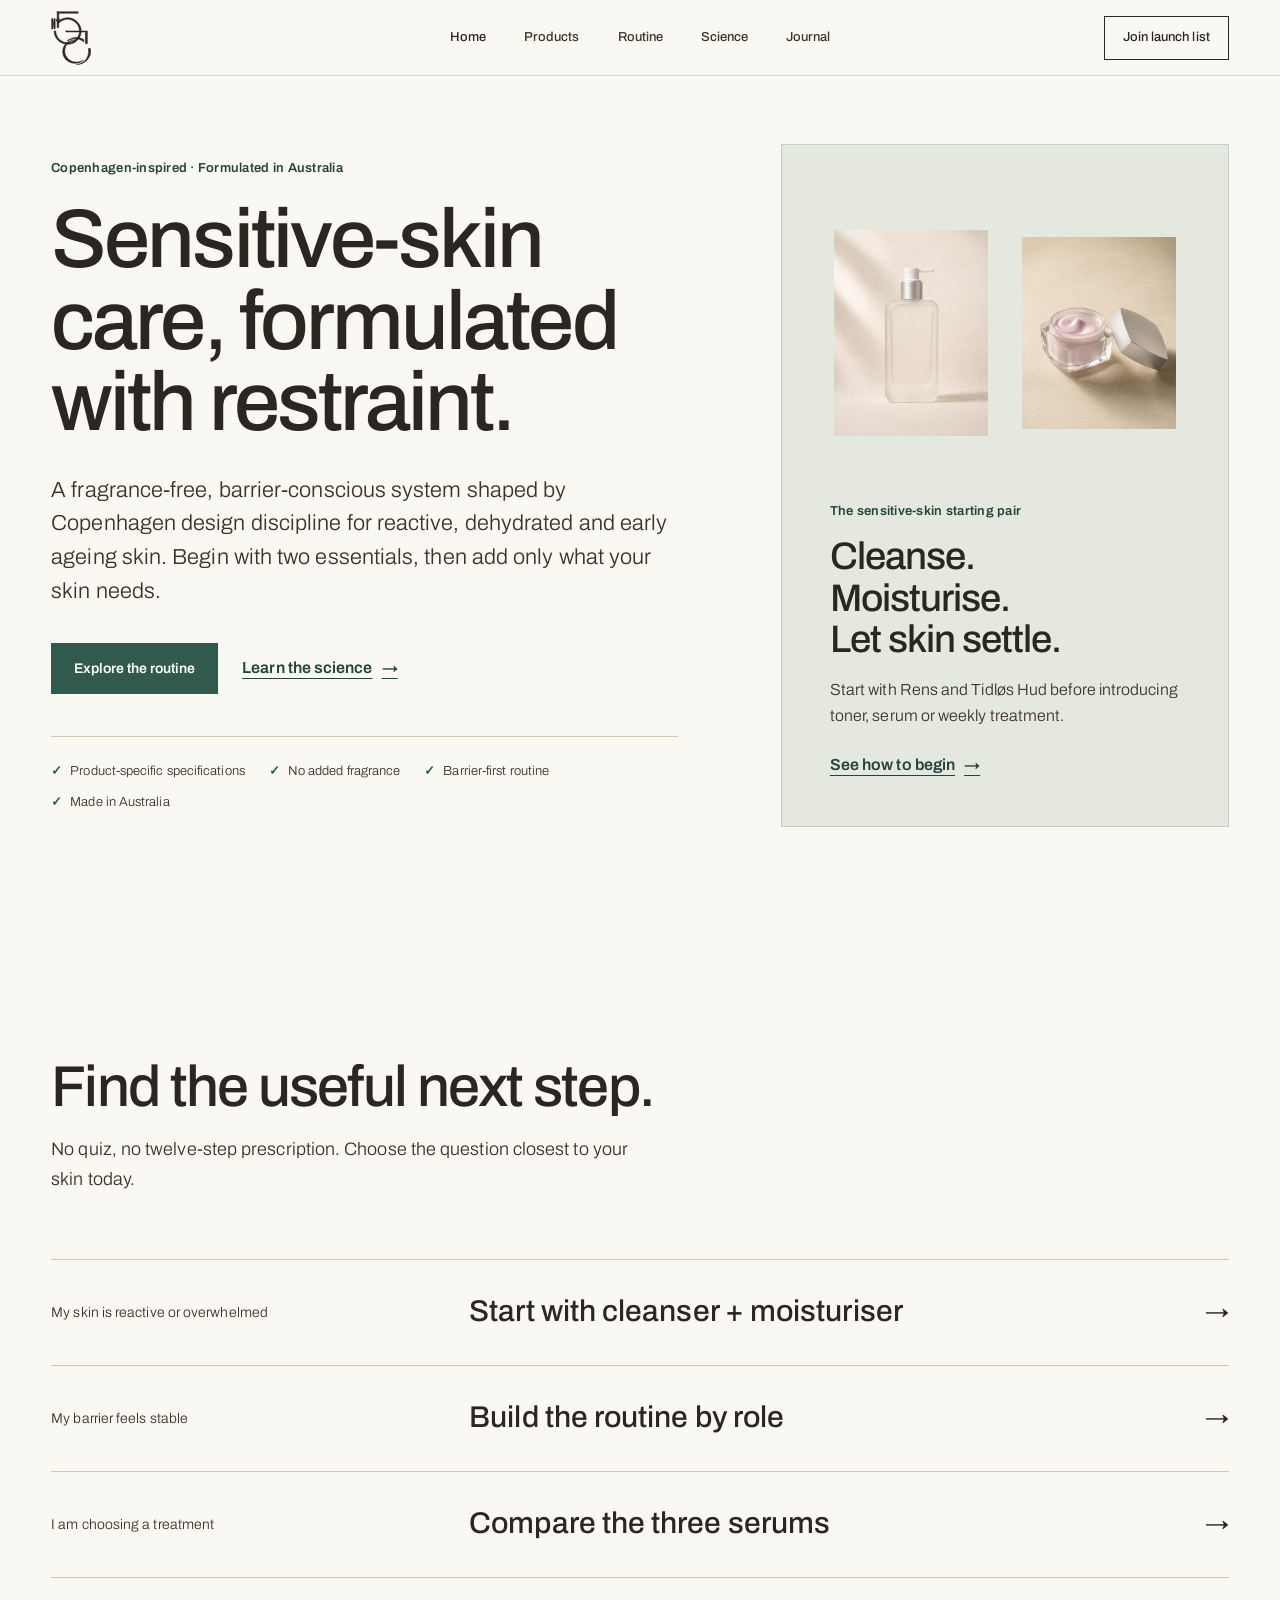
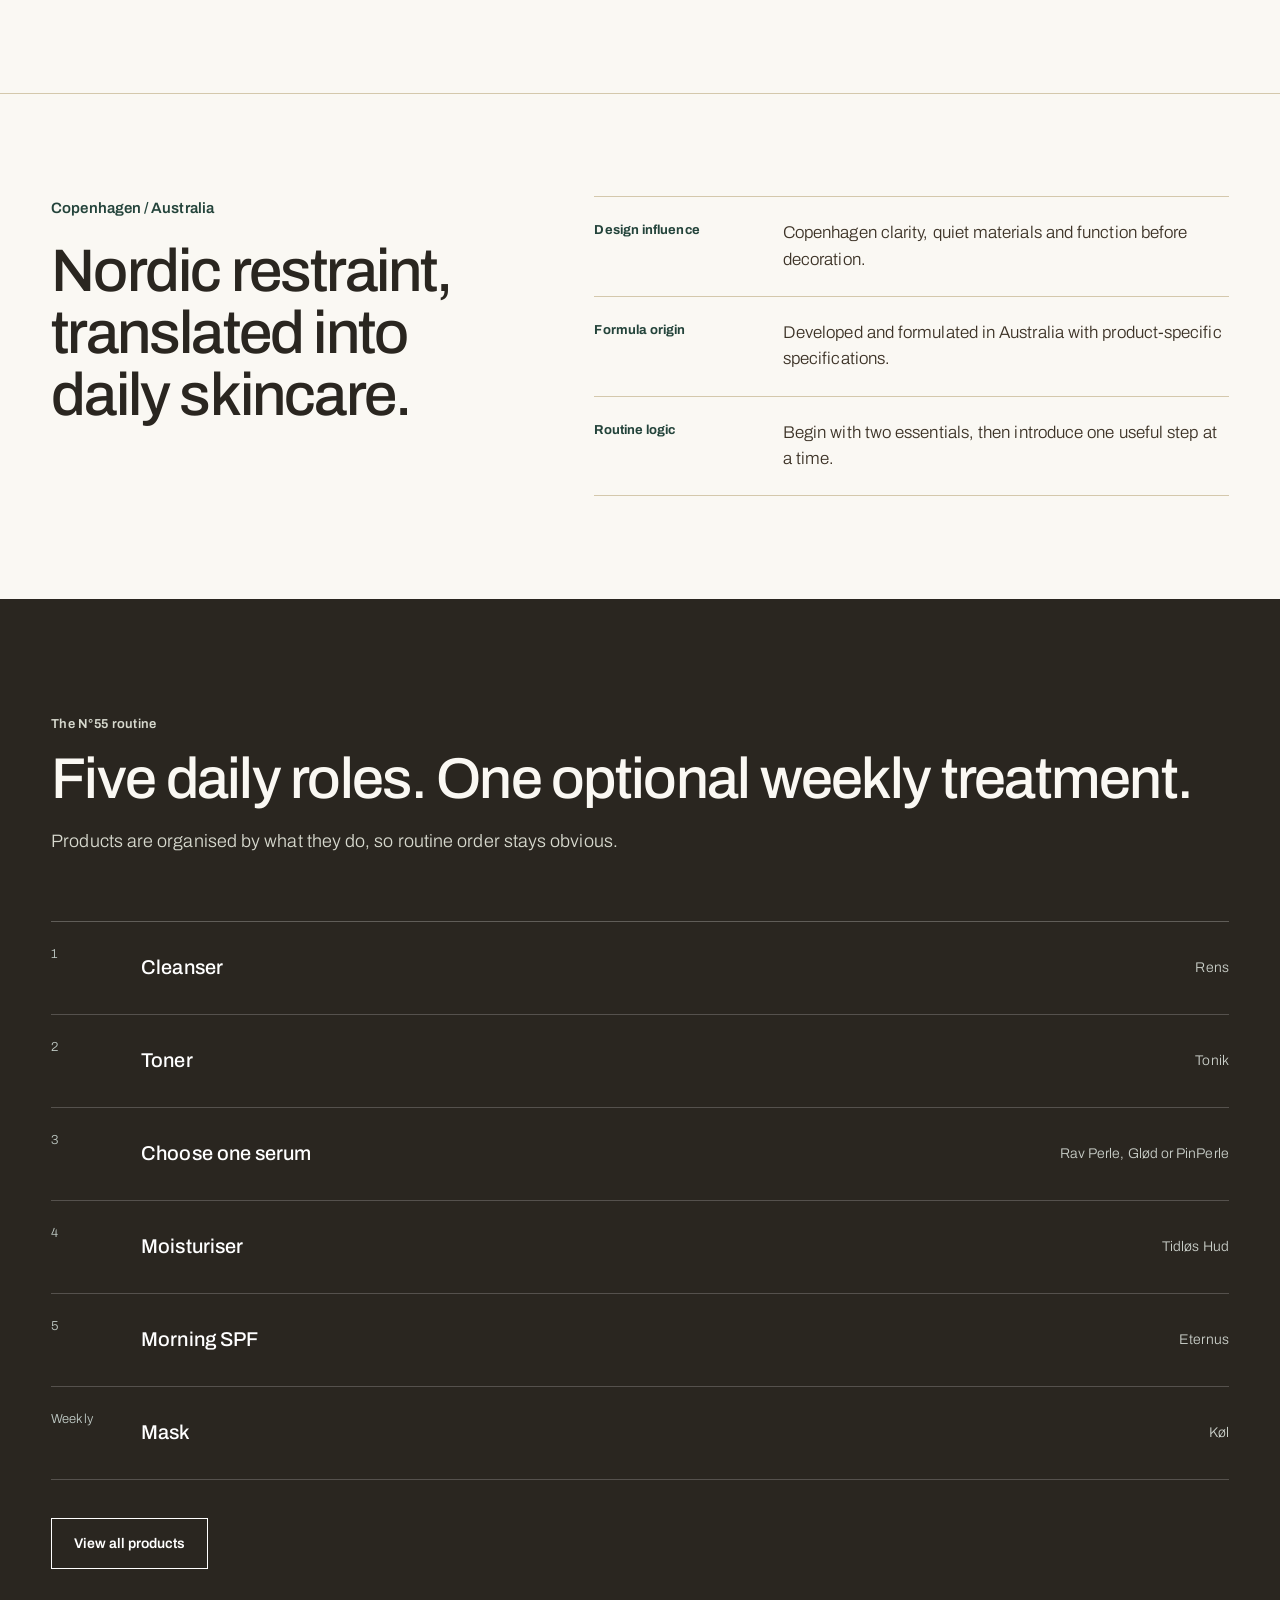
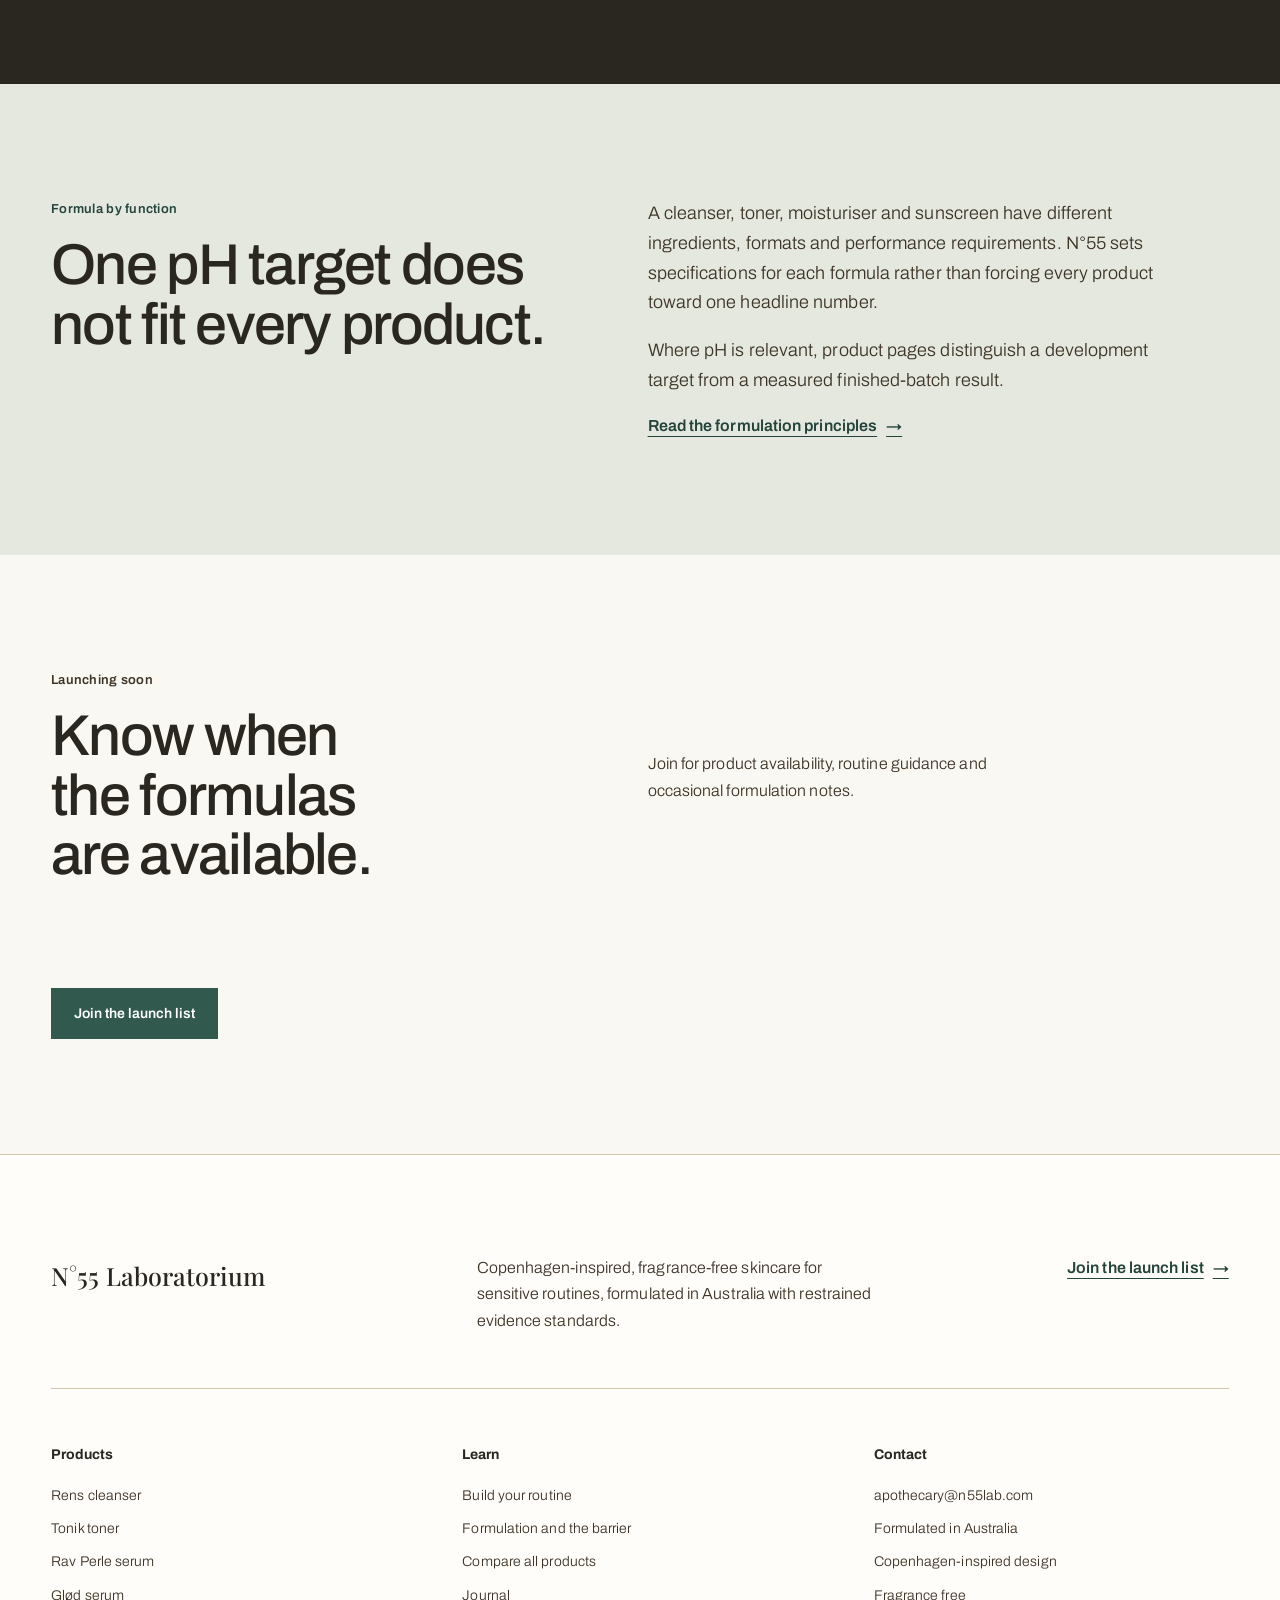
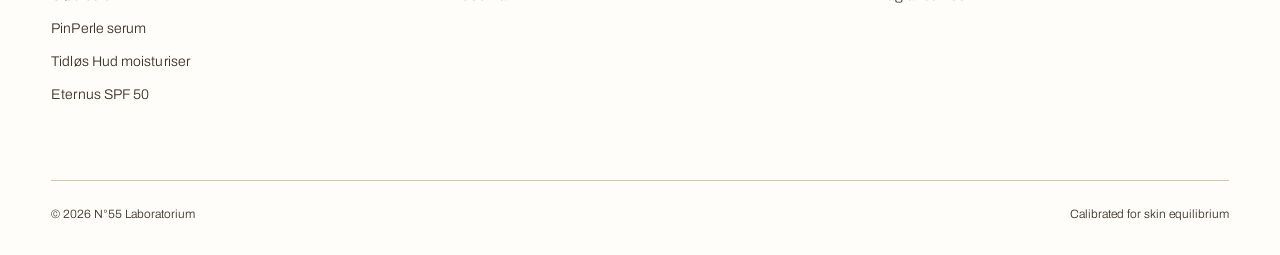
==== commit 1adc0564: "Update product pages and Rens refill action" ====
--- a/index.html
+++ b/index.html
@@ -5,6 +5,7 @@
 <meta name="viewport" content="width=device-width, initial-scale=1.0, viewport-fit=cover" />
 <meta name="description" content="Copenhagen-inspired, fragrance-free skincare formulated in Australia for sensitive and reactive skin." />
 <title>N°55 LABORATORIUM; Skin Equilibrium · Science in Balance</title>
+<link rel="icon" href="favicon.svg" type="image/svg+xml" />
 <link rel="preconnect" href="https://fonts.googleapis.com" />
 <link rel="preconnect" href="https://fonts.gstatic.com" crossorigin />
 <link href="https://fonts.googleapis.com/css2?family=Playfair+Display:ital,wght@0,400;0,500;0,700;1,400;1,500&family=Archivo:wght@300;400;500;600&family=JetBrains+Mono:wght@300;400&display=swap" rel="stylesheet" />
@@ -69,7 +70,7 @@
     <ol class="routine-track">
       <li><span>1</span><a href="rens.html"><strong>Cleanser</strong><small>Rens</small></a></li>
       <li><span>2</span><a href="tonik.html"><strong>Toner</strong><small>Tonik</small></a></li>
-      <li><span>3</span><a href="skincare.html#serum-guide"><strong>Choose one serum</strong><small>Rav Perle, Glød or Serum 3</small></a></li>
+      <li><span>3</span><a href="skincare.html#serum-guide"><strong>Choose one serum</strong><small>Rav Perle, Glød or PinPerle</small></a></li>
       <li><span>4</span><a href="tidlos-hud.html"><strong>Moisturiser</strong><small>Tidløs Hud</small></a></li>
       <li><span>5</span><a href="eternus.html"><strong>Morning SPF</strong><small>Eternus</small></a></li>
       <li><span>Weekly</span><a href="kol.html"><strong>Mask</strong><small>Køl</small></a></li>
@@ -96,7 +97,7 @@
   <div class="foot-grid">
     <div class="foot-col"><h2>Products</h2><ul>
       <li><a href="rens.html">Rens cleanser</a></li><li><a href="tonik.html">Tonik toner</a></li>
-      <li><a href="rav-perle.html">Rav Perle serum</a></li><li><a href="glod.html">Glød serum</a></li><li><a href="serum-3.html">Serum 3</a></li>
+      <li><a href="rav-perle.html">Rav Perle serum</a></li><li><a href="glod.html">Glød serum</a></li><li><a href="serum-3.html">PinPerle serum</a></li>
       <li><a href="tidlos-hud.html">Tidløs Hud moisturiser</a></li><li><a href="eternus.html">Eternus SPF 50</a></li>
     </ul></div>
     <div class="foot-col"><h2>Learn</h2><ul>
--- a/styles.css
+++ b/styles.css
@@ -835,6 +835,12 @@
   text-transform: uppercase;
   color: var(--taupe);
 }
+.product-actions {
+  display: flex;
+  flex-wrap: wrap;
+  align-items: center;
+  gap: 12px;
+}
 .product-info .cta {
   display: inline-flex;
   align-items: center;
@@ -857,8 +863,25 @@
   color: var(--ink);
   transform: translateX(4px);
 }
+.product-info .cta-secondary {
+  background: transparent;
+  color: var(--ink);
+  border-color: var(--hair-strong);
+}
+.product-info .cta-secondary:hover {
+  background: var(--paper-deep);
+  border-color: var(--ink);
+  color: var(--ink);
+}
 .product-info .cta .arr { transition: transform .4s ease; }
 .product-info .cta:hover .arr { transform: translateX(8px); }
+.refill-note {
+  max-width: 34ch;
+  margin: -6px 0 0;
+  color: var(--taupe);
+  font-size: 13px;
+  line-height: 1.55;
+}
 
 @media (max-width: 1000px) {
   .product-hero { grid-template-columns: 1fr; gap: 50px; }
@@ -1546,6 +1569,8 @@
 .product-info .tags span { color: var(--graphite); font-family: var(--f-sans); font-size: 12px; letter-spacing: 0; text-transform: none; }
 .product-info .cta { background: var(--signal); border-color: var(--signal); color: #fff; font-family: var(--f-sans); font-size: 14px; font-weight: 600; letter-spacing: 0; text-transform: none; }
 .product-info .cta:hover { background: var(--signal-dark); border-color: var(--signal-dark); color: #fff; transform: translateX(4px); }
+.product-info .cta-secondary { background: transparent; border-color: color-mix(in srgb, var(--product-accent) 55%, var(--hair)); color: var(--ink); }
+.product-info .cta-secondary:hover { background: color-mix(in srgb, var(--product-accent) 14%, var(--paper)); border-color: var(--product-accent); color: var(--ink); }
 .product-section { background: var(--surface); }
 .product-section[style*="paper-2"] { background: var(--surface-sage) !important; }
 .product-section .head h2 { font-family: var(--f-sans); font-weight: 500; letter-spacing: -.025em; }
@@ -1656,6 +1681,8 @@
 @media (max-width: 520px) {
   .hero-actions { align-items: stretch; flex-direction: column; }
   .hero-actions .button { width: 100%; }
+  .product-actions { align-items: stretch; flex-direction: column; }
+  .product-actions .cta { justify-content: center; width: 100%; }
   .proof-list { display: grid; grid-template-columns: 1fr 1fr; }
   .catalog-item { grid-template-columns: 1fr; grid-template-rows: 260px auto; }
   .catalog-image img { height: 205px; }
@@ -1796,6 +1823,7 @@
   background: var(--surface-sage);
 }
 .proof-layout { display: grid; grid-template-columns: 1.3fr .7fr; gap: 16px; }
+.rens-evidence-chart-grid { margin-top: clamp(18px, 2.4vw, 30px); }
 .proof-grid { display: grid; grid-template-columns: repeat(3, minmax(0, 1fr)); gap: 12px; }
 .proof-card {
   min-width: 0;
@@ -1842,6 +1870,156 @@
   color: var(--graphite);
   font-size: .8125rem;
 }
+
+/* Evidence chart components */
+.screening-boundary {
+  margin: 0 0 clamp(28px, 4vw, 48px);
+  padding: 20px 22px;
+  display: grid;
+  grid-template-columns: minmax(120px, .25fr) 1fr;
+  gap: 24px;
+  align-items: baseline;
+  background: color-mix(in srgb, #F6F0DF 72%, transparent);
+  border: 1px solid color-mix(in srgb, #17120E 14%, transparent);
+  border-radius: 12px;
+}
+.screening-boundary strong { color: #17120E; font-size: .875rem; }
+.screening-boundary p { max-width: 82ch; color: #554B42; font-size: .9375rem; }
+
+.evidence-chart-grid {
+  display: grid;
+  grid-template-columns: repeat(12, minmax(0, 1fr));
+  gap: clamp(16px, 2vw, 26px);
+}
+.evidence-chart-card {
+  min-width: 0;
+  padding: clamp(24px, 3.2vw, 40px);
+  display: flex;
+  flex-direction: column;
+  background: #F6F0DF;
+  border: 1px solid #D2C6AE;
+  border-radius: 14px;
+  color: #17120E;
+}
+.evidence-chart-card--radar { grid-column: span 5; }
+.evidence-chart-card--line { grid-column: span 7; }
+.evidence-chart-card--scatter { grid-column: 1 / -1; }
+.evidence-chart-card__header {
+  min-height: 104px;
+  display: grid;
+  grid-template-columns: minmax(0, 1fr) auto;
+  gap: 24px;
+  align-items: start;
+}
+.evidence-chart-card__header p {
+  margin-bottom: 7px;
+  color: #6F655B;
+  font-size: .8125rem;
+  font-weight: 600;
+}
+.evidence-chart-card__header h3 {
+  max-width: 22ch;
+  color: #17120E;
+  font-family: var(--f-serif);
+  font-size: clamp(1.45rem, 2.3vw, 2rem);
+  font-weight: 400;
+  line-height: 1.12;
+  letter-spacing: -.02em;
+  text-wrap: balance;
+}
+.evidence-chart-metric { min-width: 106px; text-align: right; }
+.evidence-chart-metric strong {
+  display: block;
+  color: #17120E;
+  font-family: var(--f-serif);
+  font-size: clamp(1.4rem, 2.2vw, 2rem);
+  font-weight: 400;
+  font-variant-numeric: tabular-nums;
+  line-height: 1;
+}
+.evidence-chart-metric span { display: block; margin-top: 8px; color: #6F655B; font-size: .75rem; }
+.evidence-chart__canvas {
+  min-height: 320px;
+  margin: 12px 0 20px;
+  display: grid;
+  place-items: center;
+}
+.evidence-chart-card--scatter .evidence-chart__canvas { min-height: 380px; }
+.evidence-chart__canvas:empty::before {
+  content: 'Recorded data available below';
+  color: #6F655B;
+  font-size: .875rem;
+}
+.evidence-chart__canvas svg { width: 100%; height: auto; overflow: visible; }
+.evidence-chart__canvas .chart-grid {
+  fill: none;
+  stroke: #D3C8B2;
+  stroke-width: 1;
+  vector-effect: non-scaling-stroke;
+}
+.evidence-chart__canvas .radar-grid { fill: color-mix(in srgb, #EFE7D2 22%, transparent); }
+.evidence-chart__canvas .chart-axis {
+  stroke: #8B8176;
+  stroke-width: 1;
+  vector-effect: non-scaling-stroke;
+}
+.evidence-chart__canvas .chart-series {
+  fill: none;
+  stroke-width: 2.25;
+  stroke-linecap: round;
+  stroke-linejoin: round;
+  vector-effect: non-scaling-stroke;
+}
+.evidence-chart__canvas .chart-series.is-dashed { stroke-dasharray: 6 5; }
+.evidence-chart__canvas .radar-area { fill-opacity: .2; stroke-width: 2; vector-effect: non-scaling-stroke; }
+.evidence-chart__canvas .chart-marker { vector-effect: non-scaling-stroke; }
+.evidence-chart__canvas text { font-family: var(--f-sans); }
+.evidence-chart__canvas .chart-axis-label { fill: #4F463E; font-size: 13px; font-weight: 500; }
+.evidence-chart__canvas .chart-axis-title { fill: #4F463E; font-size: 12px; font-weight: 600; }
+.evidence-chart__canvas .chart-tick { fill: #6F655B; font-size: 11px; font-variant-numeric: tabular-nums; }
+.evidence-chart__canvas .chart-meta { fill: #776D64; font-size: 10px; }
+.evidence-chart__canvas .chart-value { fill: #17120E; font-size: 11px; font-weight: 600; font-variant-numeric: tabular-nums; }
+.evidence-chart__canvas .chart-direct-label { font-size: 12px; font-weight: 600; }
+.evidence-chart-reading {
+  min-height: 78px;
+  padding-top: 18px;
+  display: grid;
+  grid-template-columns: 96px 1fr;
+  gap: 18px;
+  border-top: 1px solid #D8CDB7;
+}
+.evidence-chart-reading strong { color: #17120E; font-size: .8125rem; }
+.evidence-chart-reading p { color: #5E544B; font-size: .875rem; }
+.chart-data-details { margin-top: 16px; border-top: 1px solid #D8CDB7; }
+.chart-data-details summary {
+  min-height: 48px;
+  display: flex;
+  align-items: center;
+  color: #4F463E;
+  font-size: .8125rem;
+  font-weight: 600;
+  cursor: pointer;
+}
+.chart-data-details table {
+  width: 100%;
+  margin-bottom: 18px;
+  border-collapse: collapse;
+  color: #4F463E;
+  font-size: .75rem;
+  font-variant-numeric: tabular-nums;
+}
+.chart-data-details th,
+.chart-data-details td { padding: 8px 10px 8px 0; text-align: left; border-bottom: 1px solid #DDD2BD; }
+.chart-data-details th { color: #17120E; font-weight: 600; }
+.evidence-chart-caption {
+  margin-top: auto;
+  padding-top: 18px;
+  color: #6F655B;
+  font-size: .75rem;
+  line-height: 1.55;
+}
+.has-chart-error .evidence-chart__canvas::before { content: 'Chart unavailable. Recorded values remain available below.'; }
+
 .validation-grid { display: grid; grid-template-columns: repeat(3, minmax(0, 1fr)); border-top: 1px solid color-mix(in srgb, var(--signal) 24%, transparent); }
 .validation-grid article { min-height: 210px; padding: 30px 30px 30px 0; }
 .validation-grid article + article { padding-left: 30px; border-left: 1px solid color-mix(in srgb, var(--signal) 24%, transparent); }
@@ -1951,6 +2129,9 @@
 
 @media (max-width: 1050px) {
   .proof-layout { grid-template-columns: 1fr; }
+  .evidence-chart-card--radar,
+  .evidence-chart-card--line,
+  .evidence-chart-card--scatter { grid-column: 1 / -1; }
   .development-section { grid-template-columns: 1fr 1fr; gap: 48px; }
   .development-visual { grid-template-columns: 1fr; }
   .development-visual img { height: 230px; }
@@ -1961,6 +2142,9 @@
 @media (max-width: 800px) {
   .product-subnav { top: var(--nav-height); }
   .evidence-heading { grid-template-columns: 1fr; gap: 22px; align-items: start; }
+  .screening-boundary { grid-template-columns: 1fr; gap: 8px; }
+  .evidence-chart-card__header { min-height: 0; }
+  .evidence-chart-reading { grid-template-columns: 1fr; gap: 7px; }
   .architecture-list,
   .proof-grid,
   .validation-grid,
@@ -1985,9 +2169,26 @@
 
 @media (max-width: 560px) {
   .product-subnav { margin-inline: calc(-1 * var(--pad)); padding-inline: var(--pad); }
+  .evidence-chart-card { padding: 22px 18px; border-radius: 12px; }
+  .evidence-chart-card__header { grid-template-columns: 1fr; gap: 14px; }
+  .evidence-chart-metric { min-width: 0; text-align: left; }
+  .evidence-chart__canvas,
+  .evidence-chart-card--scatter .evidence-chart__canvas { min-height: 250px; margin-inline: -8px; }
+  .chart-data-details { overflow-x: auto; }
+  .chart-data-details table { min-width: 520px; }
   .development-visual { min-height: 0; grid-template-columns: 1fr; }
   .development-visual img { height: 210px; }
   .responsibility-section { margin-inline: var(--pad); padding-inline: 24px; }
   .responsibility-section dl { grid-template-columns: 1fr; }
   .responsibility-section dl > div:nth-child(odd) { border-right: 0; }
 }
+
+@media (forced-colors: active) {
+  .evidence-chart-card,
+  .screening-boundary { border-color: CanvasText; }
+  .evidence-chart__canvas .chart-grid,
+  .evidence-chart__canvas .chart-axis,
+  .evidence-chart__canvas .chart-series,
+  .evidence-chart__canvas .radar-area,
+  .evidence-chart__canvas .chart-marker { stroke: CanvasText; }
+}
